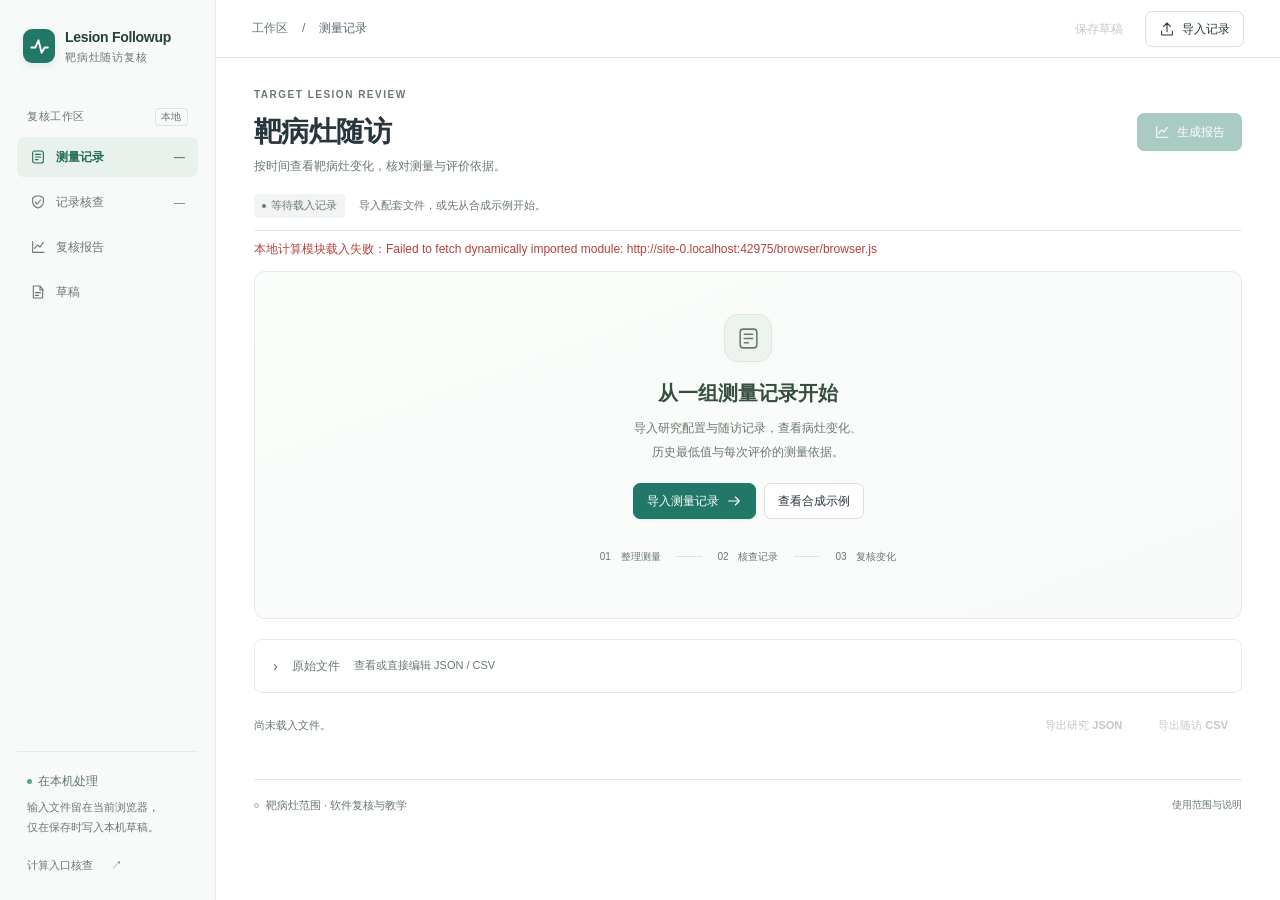
==== browser/index.html @ 182687fe "feat: add offline editing, drafts and printable review workbench" ====
<!doctype html>
<html lang="zh-CN">
<head>
  <meta charset="utf-8">
  <meta name="viewport" content="width=device-width,initial-scale=1">
  <meta http-equiv="Content-Security-Policy" content="default-src 'self'; connect-src 'none'; script-src 'self'; style-src 'self' 'unsafe-inline'; frame-src 'self' about:; object-src 'none'; base-uri 'none'; form-action 'none'">
  <title>靶病灶随访 · 复核工作区</title>
  <link rel="stylesheet" href="workbench.css">
</head>
<body>
  <svg class="icon-library" aria-hidden="true" xmlns="http://www.w3.org/2000/svg"><defs>
    <symbol id="i-records" viewBox="0 0 24 24"><rect x="4" y="3" width="16" height="18" rx="3"/><path d="M8 8h8M8 12h8M8 16h4"/></symbol>
    <symbol id="i-check" viewBox="0 0 24 24"><path d="M9 3h6l5 3v6c0 5-5 8-8 9-3-1-8-4-8-9V6zM8 12l3 3 5-6"/></symbol>
    <symbol id="i-chart" viewBox="0 0 24 24"><path d="M4 4v16h17M7 14l4-5 4 3 5-7"/></symbol>
    <symbol id="i-draft" viewBox="0 0 24 24"><path d="M15 3H5v18h14V8zM15 3v6h5M8 13h8M8 17h5"/></symbol>
    <symbol id="i-upload" viewBox="0 0 24 24"><path d="M12 16V3M7 8l5-5 5 5M4 15v6h16v-6"/></symbol>
    <symbol id="i-arrow" viewBox="0 0 24 24"><path d="M4 12h16M14 6l6 6-6 6"/></symbol>
    <symbol id="i-plus" viewBox="0 0 24 24"><path d="M12 5v14M5 12h14"/></symbol>
    <symbol id="i-cross" viewBox="0 0 24 24"><path d="M6 6l12 12M18 6L6 18"/></symbol>
  </defs></svg>
  <aside class="sidebar">
    <a class="brand" href="#"><span class="brand-mark"><svg viewBox="0 0 24 24" aria-hidden="true"><path d="M4 13h4l3-7 3 12 3-5h3"/></svg></span><span>Lesion Followup<small>靶病灶随访复核</small></span></a>
    <div class="workspace-label">复核工作区 <span>本地</span></div>
    <nav class="workspace-nav" aria-label="工作区导航">
      <button data-view="records" class="active" aria-current="page"><svg><use href="#i-records"/></svg>测量记录<span id="records-badge" class="nav-count">—</span></button>
      <button data-view="quality"><svg><use href="#i-check"/></svg>记录核查<span id="quality-badge" class="nav-count">—</span></button>
      <button data-view="report"><svg><use href="#i-chart"/></svg>复核报告</button>
      <button data-view="draft"><svg><use href="#i-draft"/></svg>草稿</button>
    </nav>
    <div class="sidebar-foot"><div class="local-indicator"><span></span>在本机处理</div><p>输入文件留在当前浏览器，<br>仅在保存时写入本机草稿。</p><a href="smoke.html">计算入口核查 <span>↗</span></a></div>
  </aside>
  <div class="workspace">
    <header class="topbar"><div class="breadcrumb">工作区 <span>/</span> <strong id="view-name">测量记录</strong></div><div class="topbar-actions"><button id="save-draft" class="quiet" disabled>保存草稿</button><button class="secondary" data-open-import><svg><use href="#i-upload"/></svg>导入记录</button></div></header>
    <main>
      <div class="page-heading"><div><div class="eyebrow">TARGET LESION REVIEW</div><h1 id="record-title">靶病灶随访</h1><p class="page-description">按时间查看靶病灶变化，核对测量与评价依据。</p></div><button id="generate-report" class="primary" disabled><svg><use href="#i-chart"/></svg>生成报告</button></div>
      <div class="record-context"><span class="context-status" id="record-state">等待载入记录</span><span id="record-meta">导入配套文件，或先从合成示例开始。</span></div>
      <p id="app-status" class="status" role="status" aria-live="polite">正在准备工作区…</p>
      <section data-panel="records" aria-label="测量记录">
        <div id="welcome" class="welcome"><span class="welcome-icon"><svg><use href="#i-records"/></svg></span><h2>从一组测量记录开始</h2><p>导入研究配置与随访记录，查看病灶变化、<br>历史最低值与每次评价的测量依据。</p><div class="actions"><button class="primary" data-open-import>导入测量记录 <svg><use href="#i-arrow"/></svg></button><button class="secondary" data-use-example>查看合成示例</button></div><div class="welcome-flow"><span>01 <strong>整理测量</strong></span><i></i><span>02 <strong>核查记录</strong></span><i></i><span>03 <strong>复核变化</strong></span></div></div>
        <div id="data-notice" class="data-notice" hidden><span id="data-notice-text"></span><button class="quiet" data-view="quality">查看核查项 <span>→</span></button></div>
        <div id="table-editor"></div>
        <details id="source-details" class="source-card"><summary><span>原始文件</span><small>查看或直接编辑 JSON / CSV</small></summary><div class="source-grid"><label>研究配置 JSON<textarea id="study-source" spellcheck="false" rows="12" placeholder="粘贴研究配置 JSON"></textarea></label><label>随访记录 CSV<textarea id="csv-source" spellcheck="false" rows="12" placeholder="粘贴随访 CSV"></textarea></label></div><div class="actions"><button id="apply-source" class="secondary" disabled>更新表格</button><span class="muted">原文修改后，更新表格即可继续编辑。</span></div></details>
        <div class="record-footer"><p id="input-status" class="muted">尚未载入文件。</p><div class="actions"><button id="export-study" class="quiet" disabled>导出研究 JSON</button><button id="export-csv" class="quiet" disabled>导出随访 CSV</button></div></div>
      </section>
      <section data-panel="quality" hidden aria-label="记录核查"><div class="section-heading"><div><h2>记录核查</h2><p class="muted">先修正记录问题，再确认需要人工判断的观察。</p></div><button id="check-input" class="secondary" disabled>重新检查</button></div><p id="quality-status" class="quality-overview">载入记录后，这里会显示检查结果。</p><div id="quality-items"></div><p class="footnote">格式与结构检查通过，不代表采集可比性或临床有效性已得到确认。</p></section>
      <section data-panel="report" hidden aria-label="复核报告"><div class="section-heading"><div><h2>复核报告</h2><p id="report-status" class="muted">生成报告后，可查看趋势与完整测量依据。</p></div><label class="compact-label">报告语言<select id="language"><option value="zh-CN">中文</option><option value="en">English</option></select></label></div><div id="report-summary"></div><div id="report-empty" class="report-empty"><svg><use href="#i-chart"/></svg><h3>复核报告将在这里呈现</h3><p>完成记录核查后，点击“生成报告”，<br>即可查看总和趋势、单病灶观察与计算依据。</p><button class="secondary" data-view="records">查看测量记录</button></div><div id="report-tools" hidden><div class="report-toolbar"><label class="compact-label">导出格式<select id="report-format"><option value="html">HTML 报告</option><option value="json">JSON 审计记录</option><option value="csv">CSV 审计记录</option><option value="markdown">Markdown</option><option value="svg">总和趋势 SVG</option></select></label><button id="export-report" class="secondary" disabled>导出报告</button><span class="toolbar-divider"></span><button id="print-summary" class="quiet" disabled>摘要打印</button><button id="print-full" class="quiet" disabled>完整证据打印</button><details class="print-download"><summary>下载打印文件</summary><div class="print-options"><label>打印内容<select id="print-mode"><option value="summary">摘要</option><option value="full">完整证据</option></select></label><button id="export-print" class="secondary" disabled>下载 HTML</button></div></details></div><div id="report-overview"></div><details id="report-evidence" class="evidence-disclosure"><summary><span>完整测量与计算依据</span><small>查看逐次随访、原始观察与判定条件</small></summary><iframe id="report-preview" title="靶病灶完整复核报告" sandbox hidden></iframe></details></div></section>
      <section data-panel="draft" hidden aria-label="草稿管理"><div class="section-heading"><div><h2>保留当前进度</h2><p class="muted">保存未完成的记录，下次从这里继续。</p></div></div><div class="draft-grid"><article class="surface draft-card"><span class="card-icon"><svg><use href="#i-draft"/></svg></span><h3>本机草稿</h3><p id="draft-status">正在检查本机草稿…</p><p class="muted">草稿保存在当前浏览器中。刷新或再次打开后，点击恢复即可继续；保存前的修改不会自动写入。</p><div class="actions"><button id="restore-draft" class="secondary" disabled>恢复草稿</button><button id="clear-draft" class="quiet danger" disabled>清除草稿</button></div></article><article class="surface draft-card"><span class="card-icon"><svg><use href="#i-upload"/></svg></span><h3>草稿文件</h3><p class="muted">将当前进度保存为文件，便于备份或在另一台设备上继续复核。</p><button id="export-draft" class="secondary" disabled>导出草稿文件</button><div class="draft-import"><label>选择草稿文件<input id="draft-file" type="file" accept=".json,application/json"></label><button id="import-draft" class="quiet" disabled>载入草稿文件</button></div></article></div><p class="footnote">草稿可以保留尚未通过检查的记录。恢复后仍需核查，才能生成报告。</p></section>
      <footer class="scope-note"><details><summary><span class="scope-dot"></span>靶病灶范围 · 软件复核与教学 <span>使用范围与说明</span></summary><p>本工具仅复核人工测量的 CT 靶病灶，不读取影像、不确定整体疗效，也不提供治疗建议。整体疗效还需结合非靶病灶、新病灶等信息，由专业人员综合评价。本工具未经临床验证，内置示例均为合成数据。</p></details></footer>
    </main>
  </div>
  <dialog id="import-dialog"><div class="dialog-heading"><div><h2>导入测量记录</h2><p>选择同一研究的配置与随访文件。</p></div><button id="close-import" class="icon-button" aria-label="关闭导入窗口"><svg><use href="#i-cross"/></svg></button></div><div class="import-grid"><label class="file-card"><svg><use href="#i-records"/></svg><strong>研究配置</strong><span>基线、靶病灶与采集信息 · JSON</span><input id="study-file" type="file" accept=".json,application/json"></label><label class="file-card"><svg><use href="#i-chart"/></svg><strong>随访记录</strong><span>按时间排列的病灶观察 · CSV</span><input id="csv-file" type="file" accept=".csv,text/csv"></label></div><p class="muted">文件仅在当前浏览器读取，不会上传。</p><div class="dialog-actions"><button id="import-inputs" class="primary" disabled>导入并核查 <svg><use href="#i-arrow"/></svg></button></div><div class="example-option"><div><strong>先了解复核流程</strong><p class="muted">用一份合成示例体验编辑、核查与报告。</p></div><div class="actions"><label class="sr-only" for="template">示例类型</label><select id="template"><option value="multi">多靶病灶示例</option><option value="single">单靶病灶示例</option></select><button id="load-example" class="secondary" disabled>载入示例</button></div></div></dialog>
  <section id="inline-print" hidden><div class="print-controls"><div><h2 id="print-heading">打印预览</h2><p>确认下方内容后，可打印或保存为 PDF。摘要打印仅保留摘要，完整证据仍可在屏幕上查阅。</p></div><div class="actions"><button id="print-page" class="primary">打印 / 保存 PDF</button><button id="close-print" class="secondary">返回报告</button></div></div><div id="print-render"></div></section>
  <script type="module" src="app.mjs"></script>
</body>
</html>
---- browser/workbench.css ----
:root{color-scheme:light;--ink:#26363c;--muted:#69796f;--line:#e5e9eb;--soft:#f7f9fa;--teal:#217866;--teal-soft:#eaf4ef;--red:#b3423e;--amber:#9a6a2b;--shadow:0 2px 8px #1c323908}
*{box-sizing:border-box}body{margin:0;background:#fff;color:var(--ink);font:14px/1.6 -apple-system,BlinkMacSystemFont,"Segoe UI","Microsoft YaHei",sans-serif;-webkit-font-smoothing:antialiased}button,input,select,textarea{font:inherit}button,a,input,select,textarea,summary{-webkit-tap-highlight-color:transparent}button{display:inline-flex;align-items:center;justify-content:center;gap:7px;border:1px solid transparent;border-radius:7px;padding:8px 13px;color:var(--ink);background:none;font-size:12px;font-weight:550;line-height:1.5;cursor:pointer;white-space:nowrap;transition:background .15s,border-color .15s}button:disabled{opacity:.38;cursor:default}button:focus-visible,input:focus-visible,select:focus-visible,textarea:focus-visible,summary:focus-visible,a:focus-visible{outline:3px solid #a3c8bb;outline-offset:2px}button svg,svg.icon{width:16px;height:16px;fill:none;stroke:currentColor;stroke-width:1.6;stroke-linecap:round;stroke-linejoin:round}.primary{color:white;background:var(--teal);border-color:var(--teal);box-shadow:0 1px 2px #1c47331a}.primary:hover:enabled{background:#196452}.secondary{background:white;border-color:#d9e0e2;box-shadow:0 1px 2px #18374105}.secondary:hover:enabled{background:#f6f9f8;border-color:#bacdc5}.quiet{color:#5f7076}.quiet:hover:enabled{background:#eff4f2;color:#263f36}.danger{color:var(--red)}a{color:var(--teal);text-decoration:none}p{margin:0 0 10px}h1,h2,h3{font-weight:620;line-height:1.4;margin:0}h2{font-size:17px}h3{font-size:14px}.muted{color:var(--muted);font-size:12px}.icon-library{position:absolute;width:0;height:0;overflow:hidden}.sidebar{position:fixed;inset:0 auto 0 0;width:216px;padding:25px 17px;background:#f8faf9;border-right:1px solid var(--line);display:flex;flex-direction:column;z-index:5}.brand{display:flex;align-items:center;gap:10px;padding:1px 6px;color:#263f37;font-size:14px;font-weight:650;letter-spacing:-.3px}.brand-mark{background:var(--teal);color:white;width:32px;height:34px;border-radius:9px;display:grid;place-items:center;box-shadow:0 3px 8px #21786620}.brand-mark svg{width:25px;height:25px;fill:none;stroke:currentColor;stroke-width:1.8;stroke-linecap:round;stroke-linejoin:round}.brand small{display:block;font-size:11px;color:#69796f;font-weight:450;letter-spacing:.8px;margin-top:1px}.workspace-label{font-size:11px;color:#69796f;margin:40px 10px 11px;letter-spacing:.6px}.workspace-label>span{float:right;font-size:10px;border:1px solid #dce5df;border-radius:3px;padding:0 5px}.workspace-nav{display:grid;gap:5px}.workspace-nav button{width:100%;justify-content:start;padding:10px 12px;color:#69796f;font-size:12px;font-weight:500;border-radius:7px}.workspace-nav button svg{margin-right:3px;stroke-width:1.65}.workspace-nav button.active{color:#226a55;background:#e9f1ed;font-weight:650}.workspace-nav button:hover{background:#eef3f0}.nav-count{margin-left:auto;font-size:11px;color:#69796f}.nav-count.attention{color:var(--amber);background:#f7eddc;padding:0 5px;border-radius:3px}.sidebar-foot{margin-top:auto;padding:20px 10px 0;border-top:1px solid var(--line)}.sidebar-foot p{font-size:11px;line-height:1.8;color:#69796f;margin:7px 0 15px}.sidebar-foot a{font-size:11px;color:#69796f}.sidebar-foot a span{margin-left:15px}.local-indicator{font-size:12px;color:#5c7668;display:flex;gap:6px;align-items:center}.local-indicator span{width:5px;height:5px;background:#5da57d;border-radius:50%}.workspace{margin-left:216px}.topbar{height:62px;padding:0 36px;border-bottom:1px solid var(--line);display:flex;align-items:center;justify-content:space-between;gap:20px}.breadcrumb{display:flex;gap:14px;color:#69796f;font-size:12px}.breadcrumb span{color:#69796f}.breadcrumb strong{color:#58696e;font-weight:500}.topbar-actions{display:flex;gap:8px;align-items:center}main{max-width:1440px;padding:35px 38px 18px;margin:auto}.page-heading{display:flex;justify-content:space-between;align-items:center;gap:20px}.eyebrow{font-size:10px;color:#69796f;letter-spacing:1.5px;font-weight:600;margin-bottom:9px}h1{font-size:28px;letter-spacing:-.6px;overflow-wrap:anywhere}.page-description{font-size:12px;color:#69796f;margin:8px 0 0}.page-heading>.primary{padding:9px 16px}.record-context{display:flex;gap:14px;align-items:center;margin:22px 0 18px;font-size:11px;color:#69796f;flex-wrap:wrap}.context-status{display:inline-flex;align-items:center;gap:5px;padding:3px 8px;color:#69796f;background:#f1f4f2;border-radius:4px}.context-status:before{content:"";width:4px;height:4px;background:currentColor;border-radius:50%}.context-status.ready{background:#edf5ef;color:#42785e}.context-status.warning{background:#fbf2e7;color:#69796f}.status{font-size:12px;color:#69796f;border-top:1px solid var(--line);padding:11px 0 17px;margin:0;min-height:43px}.status.error{color:var(--red)}.welcome{border:1px solid var(--line);background:linear-gradient(160deg,#fbfdfb,#f7faf8);border-radius:11px;text-align:center;min-height:348px;padding:42px 20px 30px;margin-bottom:20px}.welcome-icon{width:48px;height:48px;display:grid;place-items:center;background:#edf4ef;border:1px solid #dce9df;border-radius:14px;margin:0 auto 17px;color:#69796f;box-shadow:0 3px 6px #1c323905}.welcome-icon svg{width:25px;height:25px;fill:none;stroke:currentColor;stroke-width:1.5;stroke-linecap:round;stroke-linejoin:round}.welcome h2{font-size:20px;color:#364f42}.welcome p{font-size:12px;color:#69796f;line-height:1.95;margin:10px auto 19px}.actions{display:flex;align-items:center;gap:8px;flex-wrap:wrap}.welcome>.actions{justify-content:center}.welcome-flow{display:flex;justify-content:center;align-items:center;gap:16px;font-size:10px;color:#69796f;margin:30px auto 0}.welcome-flow strong{font-weight:450;margin-left:7px;color:#69796f}.welcome-flow i{height:1px;width:25px;background:#dce5df}.surface{border:1px solid var(--line);border-radius:9px;background:white;box-shadow:var(--shadow);margin-bottom:22px}.surface-head,.section-heading{display:flex;justify-content:space-between;align-items:center;gap:16px}.surface-head{padding:17px 20px;border-bottom:1px solid var(--line)}.surface-head h2,.surface-head h3{font-size:14px}.surface-head p{margin:4px 0 0;font-size:12px;color:#69796f}.surface-body{padding:19px 20px}.fields{display:grid;grid-template-columns:repeat(4,1fr);gap:16px}.fields label{font-size:11px;color:#69796f;font-weight:450}.fields input{margin-top:7px;width:100%}input,select,textarea{background:white;border:1px solid #dfe6e2;border-radius:5px;color:#43564b;padding:8px 10px;font-size:12px;max-width:100%;line-height:1.5}select{cursor:pointer}input::placeholder,textarea::placeholder{color:#69796f}textarea{resize:vertical;font:11px/1.7 ui-monospace,SFMono-Regular,Consolas,monospace}label{display:block;font-size:12px;font-weight:500;color:#63776a}label>textarea,label>input[type=file]{display:block;width:100%;margin-top:8px}.table-scroll{width:100%;overflow-x:auto}.table-scroll table{border-collapse:collapse;width:100%;font-size:12px;text-align:left}.table-scroll th{font-size:11px;color:#69796f;font-weight:500;background:#fbfcfb;border-bottom:1px solid var(--line);padding:11px 14px;white-space:nowrap}.table-scroll td{padding:8px 8px;border-bottom:1px solid #edf0ee;vertical-align:middle}.table-scroll tr:last-child td{border-bottom:0}.table-scroll tbody tr:hover{background:#fafcfa}.table-scroll input,.table-scroll select,.table-scroll textarea{display:block;width:100%;min-width:0;box-shadow:none;background:transparent;border-color:transparent;font-size:12px;border-radius:4px;padding:7px 6px;color:#4d6355}.table-scroll textarea{font-family:inherit;min-height:35px;height:35px;resize:vertical;line-height:1.55}.table-scroll input:hover,.table-scroll select:hover,.table-scroll textarea:hover{border-color:#e1e8e1;background:#fff}.table-scroll input:focus,.table-scroll select:focus,.table-scroll textarea:focus{border-color:#8dbaa2;background:white}.table-scroll td button{font-size:11px;padding:5px 8px;color:#69796f}.table-scroll td button:hover{color:var(--red);background:#fdf2f0}.target-table{min-width:580px}.observation-table{min-width:950px;table-layout:fixed}.observation-table th:nth-child(1){width:105px}.observation-table th:nth-child(2){width:114px}.observation-table th:nth-child(3){width:137px}.observation-table th:nth-child(4){width:75px}.observation-table th:nth-child(5){width:128px}.observation-table th:nth-child(6){width:80px}.observation-table th:nth-child(8){width:49px}.table-foot{padding:10px 14px;border-top:1px solid var(--line);display:flex;justify-content:space-between;align-items:center}.table-foot .muted{font-size:11px;margin:0}.table-foot button{font-size:12px}.invalid{border-color:#d27a71!important;background:#fff6f2!important}.data-notice{display:flex;align-items:center;justify-content:space-between;gap:14px;padding:10px 14px;border:1px solid #e8e0ce;background:#fcfaf3;border-radius:6px;margin-bottom:20px;color:#69796f;font-size:12px}.data-notice button{font-size:11px;color:inherit}.source-card{border:1px solid var(--line);border-radius:8px;padding:14px 18px;margin:0 0 15px}.source-card>summary{cursor:pointer;list-style:none;display:flex;gap:14px;align-items:center;font-size:12px;color:#69796f}.source-card>summary:before{content:"›";font-size:15px;color:#69796f}.source-card[open]>summary:before{transform:rotate(90deg)}.source-card>summary small{font-size:11px;color:#69796f;font-weight:400}.source-grid{display:grid;grid-template-columns:1fr 1fr;gap:17px;margin:18px 0 14px}.source-grid textarea{width:100%;background:#fbfcfb}.record-footer{display:flex;justify-content:space-between;align-items:center;gap:15px}.record-footer p{font-size:11px;margin:0}.record-footer button{font-size:11px}.section-heading{margin:8px 0 20px}.section-heading .muted{margin:5px 0 0}.quality-overview{font-size:12px;padding:15px 18px;background:#f8faf8;border:1px solid var(--line);border-radius:8px;margin-bottom:20px;color:#69796f}.quality-grid,.draft-grid{display:grid;grid-template-columns:1fr 1fr;gap:20px}.quality-card{border:1px solid var(--line);border-radius:9px;overflow:hidden}.quality-card>h3{display:flex;align-items:center;justify-content:space-between;font-size:12px;padding:16px 18px;border-bottom:1px solid var(--line)}.quality-card>h3 span{font-size:11px;color:#69796f;background:#f3f6f3;padding:2px 7px;border-radius:4px}.notice-list{list-style:none;padding:0;margin:0}.notice-list li{padding:16px 18px;border-bottom:1px solid var(--line);font-size:12px;overflow-wrap:anywhere}.notice-list li:last-child{border:0}.notice-list li.empty-notice{font-size:12px;color:#69796f;min-height:120px;display:flex;align-items:center;gap:8px}.notice-list li.empty-notice:before{content:"✓";color:#69796f}.notice-heading{font-size:12px;font-weight:600;color:#8c6d40;margin-bottom:6px}.notice-list:not(.hints) .notice-heading{color:#aa6158}.notice-description{font-size:12px;color:#69796f;line-height:1.8}.notice-list details{font-size:11px;color:#69796f;margin-top:8px}.notice-list details>summary{cursor:pointer}.notice-list button{font-size:11px;padding:4px 0;color:var(--teal);margin-top:7px}.footnote{font-size:12px;color:#69796f;margin:20px 0}.compact-label{display:flex;gap:8px;align-items:center;font-size:11px;color:#69796f}.compact-label select{font-size:12px;padding:6px 8px}.report-empty{border:1px dashed #dbe5dd;border-radius:9px;background:#fcfdfc;text-align:center;padding:60px 20px;margin-bottom:30px}.report-empty>svg{width:42px;height:42px;fill:none;stroke:#a5bdae;stroke-width:1.2;stroke-linecap:round;stroke-linejoin:round;margin-bottom:20px}.report-empty h3{font-size:16px;color:#607b69}.report-empty p{font-size:12px;color:#69796f;line-height:1.9;margin:10px 0 20px}.distribution-title{font-size:12px;color:#69796f;margin:0 0 10px}.counts{display:grid;grid-template-columns:repeat(5,1fr);border:1px solid var(--line);border-radius:9px;overflow:hidden;margin-bottom:15px;box-shadow:var(--shadow)}.counts>div{padding:18px 20px;border-right:1px solid var(--line)}.counts>div:last-child{border:0}.counts .response-code{font-size:11px;font-weight:650;letter-spacing:.3px;color:#69796f}.counts small{font-size:11px;color:#69796f;margin-left:6px}.counts strong{display:block;font-size:28px;font-weight:600;color:#405e4a;margin-top:6px;line-height:1.4}.counts strong span{font-size:11px;font-weight:400;color:#69796f;margin-left:6px}.provenance{font-size:11px;color:#69796f;margin:10px 0 20px}.provenance>summary{cursor:pointer}.fingerprint{font:10px/1.7 ui-monospace,Consolas,monospace;overflow-wrap:anywhere;color:#69796f;margin-top:7px}.report-toolbar{display:flex;flex-wrap:wrap;gap:9px;align-items:center;padding:13px 0;border-top:1px solid var(--line);border-bottom:1px solid var(--line);margin-bottom:18px}.report-toolbar button{font-size:12px}.toolbar-divider{width:1px;height:20px;background:var(--line);margin:0 2px}.print-download{position:relative;font-size:11px;margin-left:auto;color:#69796f}.print-download>summary{cursor:pointer}.print-options{position:absolute;right:0;top:30px;min-width:230px;padding:16px;background:white;box-shadow:0 8px 30px #20372a1c;border:1px solid var(--line);border-radius:8px;z-index:4;display:grid;gap:10px}.print-options select{margin-left:10px}iframe{display:block;width:100%;height:790px;border:1px solid var(--line);border-radius:8px;background:#fcfcfa}.draft-card{padding:25px;margin:0}.card-icon{display:grid;place-items:center;width:34px;height:34px;border-radius:9px;border:1px solid #dce7de;background:#f6faf6;color:#69796f;margin-bottom:16px}.card-icon svg{width:18px;height:18px;fill:none;stroke:currentColor;stroke-width:1.5;stroke-linecap:round;stroke-linejoin:round}.draft-card h3{font-size:15px;margin-bottom:12px}.draft-card p{font-size:12px;line-height:1.9;color:#69796f}.draft-card .actions{margin-top:20px}.draft-import{margin-top:20px;padding-top:20px;border-top:1px solid var(--line)}input[type=file]{padding:6px;font-size:11px;color:#69796f}input[type=file]::file-selector-button{background:#eef4ef;color:#69796f;border:0;border-radius:4px;padding:5px 8px;margin-right:10px;font:inherit;cursor:pointer}.scope-note{margin-top:36px;padding-top:17px;border-top:1px solid var(--line);font-size:11px;color:#69796f}.scope-note summary{cursor:pointer;display:flex;align-items:center;gap:7px;list-style:none}.scope-note summary>span:last-child{margin-left:auto;font-size:10px;color:#69796f}.scope-dot{width:5px;height:5px;border:1px solid #99ad9e;border-radius:50%}.scope-note p{line-height:1.9;margin:15px 0 0;max-width:850px;color:#69796f}dialog{border:1px solid #dfe8e2;border-radius:13px;padding:28px;width:min(650px,calc(100% - 32px));box-shadow:0 20px 100px #1d302c24;color:var(--ink)}dialog::backdrop{background:#1e302e42;backdrop-filter:blur(3px)}.dialog-heading{display:flex;justify-content:space-between;align-items:start}.dialog-heading h2{font-size:20px}.dialog-heading p{font-size:12px;color:#69796f;margin:7px 0 0}.icon-button{padding:5px;color:#69796f}.import-grid{display:grid;grid-template-columns:1fr 1fr;gap:16px;margin:25px 0 14px}.file-card{padding:18px 16px;border:1px dashed #ceded2;border-radius:8px;background:#fafcfb}.file-card>svg{width:24px;height:24px;fill:none;stroke:#759b7f;stroke-width:1.4;stroke-linecap:round;stroke-linejoin:round;margin-bottom:13px}.file-card strong{display:block;font-size:13px;font-weight:550;color:#536e59}.file-card>span{display:block;font-size:11px;font-weight:400;color:#69796f;margin:5px 0 14px}.file-card input{padding:3px;width:100%;max-width:100%;border:0;background:transparent;font-size:11px}.dialog-actions{display:flex;justify-content:flex-end;margin:20px 0 25px}.example-option{border-top:1px solid var(--line);padding-top:22px}.example-option strong{font-size:12px;color:#69796f;font-weight:500}.example-option p{font-size:12px;margin:5px 0 14px}.example-option select{font-size:12px}.example-option .actions{justify-content:space-between}.sr-only{position:absolute;width:1px;height:1px;padding:0;margin:-1px;overflow:hidden;clip:rect(0,0,0,0);white-space:nowrap;border:0}#inline-print{margin:30px 30px 30px 245px;padding:24px;background:white;border:1px solid var(--line);border-radius:9px}.print-controls{border-bottom:1px solid var(--line);padding-bottom:18px;margin-bottom:18px;display:flex;justify-content:space-between;align-items:center;gap:20px}.print-controls p{font-size:12px;color:#69796f;line-height:1.8;margin:7px 0 0}.print-controls .actions{flex-shrink:0}[hidden]{display:none!important}
@media(min-width:1550px){main{padding:40px 50px}.observation-table{min-width:100%}}@media(max-width:1050px){.sidebar{width:185px;padding:25px 12px}.workspace{margin-left:185px}.brand{font-size:12px}.brand-mark{width:28px;height:30px}.topbar{padding:0 25px}main{padding:28px 25px}.fields{grid-template-columns:repeat(2,1fr)}.counts>div{padding:14px 12px}.counts small{display:block;margin:3px 0 0}#inline-print{margin-left:205px}.print-controls{display:block}.print-controls .actions{margin-top:12px}}
@media(max-width:700px){.sidebar{position:static;width:100%;padding:14px 16px 0;background:#f8faf9;border:0;border-bottom:1px solid var(--line)}.brand{font-size:13px}.brand-mark{width:28px;height:30px}.brand small{display:none}.workspace-label,.sidebar-foot{display:none}.workspace-nav{display:flex;margin-top:14px;gap:4px}.workspace-nav button{padding:10px 9px;border-radius:5px 5px 0 0;justify-content:center;font-size:11px}.workspace-nav button svg{display:none}.nav-count{font-size:10px;margin-left:0}.workspace{margin:0}.topbar{height:51px;padding:0 16px}.breadcrumb{font-size:11px;gap:9px}.topbar-actions{gap:3px}.topbar-actions button{font-size:11px;padding:6px 9px}.topbar-actions button svg{display:none}main{padding:24px 16px}.page-heading{align-items:start}.page-heading>.primary{font-size:11px;padding:8px 10px}.page-heading>.primary svg{display:none}h1{font-size:23px}.page-description{font-size:12px;max-width:230px;line-height:1.8}.eyebrow{font-size:9px}.record-context{gap:8px;font-size:10px;margin-top:17px}.status{font-size:11px;padding-bottom:14px}.welcome{padding:28px 15px 24px;min-height:315px}.welcome h2{font-size:18px}.welcome-flow{gap:9px}.welcome-flow i{width:15px}.fields{gap:12px}.surface-head{padding:14px}.surface-body{padding:15px 14px}.source-grid,.quality-grid,.draft-grid,.import-grid{grid-template-columns:1fr}.surface-head p{max-width:220px}.surface-head h2,.surface-head h3{font-size:13px}.data-notice{font-size:11px}.record-footer{display:block}.record-footer .actions{justify-content:flex-end;margin-top:8px}.counts{gap:0}.counts>div{padding:10px 7px}.counts strong{font-size:23px}.counts small{font-size:9px}.counts .response-code{font-size:10px}.counts strong span{display:none}.report-toolbar{gap:6px}.report-toolbar .toolbar-divider{display:none}.print-download{margin-left:0}.section-heading h2{font-size:16px}.section-heading{align-items:start}.draft-card{padding:21px}.scope-note{margin-top:27px}.scope-note summary{font-size:10px}.scope-note summary>span:last-child{font-size:9px}dialog{padding:21px}.import-grid{gap:12px;margin:20px 0 14px}.file-card{display:grid;grid-template-columns:30px 1fr;gap:0 8px;padding:14px}.file-card>svg{grid-row:1 / 3;margin:4px 0 0}.file-card>span{margin-bottom:5px}.file-card input{grid-column:2}#inline-print{margin:12px;padding:15px}.print-controls p{font-size:11px}.print-controls h2{font-size:16px}.source-card>summary small{display:none}}
@media print{body>*{display:none!important}#inline-print:not([hidden]){display:block!important}#inline-print>.print-controls{display:none!important}#inline-print{margin:0;padding:0;max-width:none;border:0}}

.baseline-card>summary{cursor:pointer;list-style:none;border-bottom:0}.baseline-card[open]>summary{border-bottom:1px solid var(--line)}.baseline-card>summary>span{font-size:11px;color:#69796f}.baseline-card>summary b{font-size:12px;font-weight:400;margin-left:8px}.baseline-card[open]>summary b{display:inline-block;transform:rotate(180deg)}.editing-note{padding:18px;border:1px solid #e8e0d2;border-radius:7px;background:#fcfaf6;color:#69796f;font-size:12px;margin-bottom:20px}

.review-grid{display:grid;grid-template-columns:minmax(0,3fr) minmax(190px,1fr);gap:18px}.trend-card .surface-head{border:0;padding-bottom:0}.trend-plot{padding:0 8px 8px}.trend-plot svg{display:block;width:100%;height:auto}.unit-tag{font-size:10px;color:#69796f;border:1px solid var(--line);border-radius:4px;padding:2px 6px}.latest-card{padding:18px 20px}.latest-card>p{font-size:11px;margin-bottom:7px}.latest-card h3{font-size:15px;overflow-wrap:anywhere}.latest-date{color:#69796f;font-size:10px!important;margin-top:3px}.latest-size{font-size:29px;font-weight:550;color:#4d7058;margin:12px 0 5px}.latest-size small{font-size:10px;color:#69796f;font-weight:400;margin-left:7px}.latest-response{font-size:10px;color:#69796f;background:#f3f7f3;border-radius:4px;padding:3px 6px}.latest-card dl{font-size:10px;border-top:1px solid var(--line);margin:15px 0 0;padding-top:9px}.latest-card dl>div{display:flex;justify-content:space-between;gap:10px;margin:6px 0}.latest-card dt{color:#69796f}.latest-card dd{margin:0;color:#617d68;overflow-wrap:anywhere}.evidence-disclosure{border:1px solid var(--line);border-radius:8px;overflow:hidden}.evidence-disclosure>summary{display:flex;justify-content:space-between;align-items:center;gap:10px;padding:15px 18px;font-size:12px;color:#69796f;cursor:pointer;list-style:none}.evidence-disclosure>summary:after{content:"⌄";color:#69796f}.evidence-disclosure>summary small{font-size:11px;font-weight:400;color:#69796f;margin-left:auto}.evidence-disclosure iframe{border:0;border-top:1px solid var(--line);border-radius:0}.topbar{height:58px}main{padding-top:29px}.record-context{margin-top:18px;margin-bottom:12px}.status{padding-top:9px;padding-bottom:12px;min-height:37px}.page-description{margin-top:6px}@media(max-width:900px){.review-grid{grid-template-columns:1fr}.latest-card{display:none}.evidence-disclosure>summary small{display:none}}@media(min-width:1550px){main{padding-top:32px}}
@page{size:A4;margin:12mm}
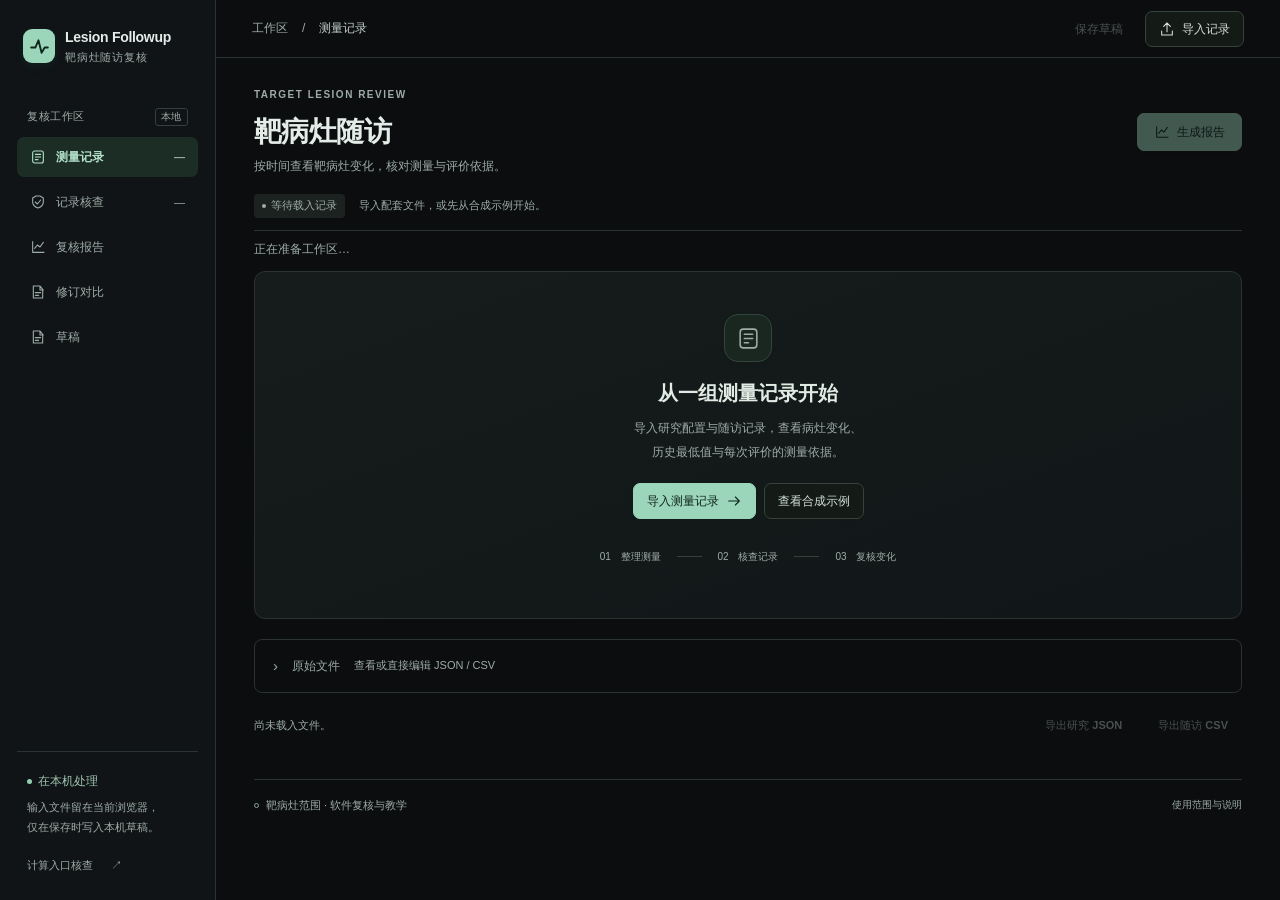
==== commit 927acaf4: "feat: add browser revision review and portable sessions" ====
--- a/browser/index.html
+++ b/browser/index.html
@@ -25,6 +25,7 @@
       <button data-view="records" class="active" aria-current="page"><svg><use href="#i-records"/></svg>测量记录<span id="records-badge" class="nav-count">—</span></button>
       <button data-view="quality"><svg><use href="#i-check"/></svg>记录核查<span id="quality-badge" class="nav-count">—</span></button>
       <button data-view="report"><svg><use href="#i-chart"/></svg>复核报告</button>
+      <button data-view="compare"><svg><use href="#i-draft"/></svg>修订对比</button>
       <button data-view="draft"><svg><use href="#i-draft"/></svg>草稿</button>
     </nav>
     <div class="sidebar-foot"><div class="local-indicator"><span></span>在本机处理</div><p>输入文件留在当前浏览器，<br>仅在保存时写入本机草稿。</p><a href="smoke.html">计算入口核查 <span>↗</span></a></div>
@@ -44,11 +45,19 @@
       </section>
       <section data-panel="quality" hidden aria-label="记录核查"><div class="section-heading"><div><h2>记录核查</h2><p class="muted">先修正记录问题，再确认需要人工判断的观察。</p></div><button id="check-input" class="secondary" disabled>重新检查</button></div><p id="quality-status" class="quality-overview">载入记录后，这里会显示检查结果。</p><div id="quality-items"></div><p class="footnote">格式与结构检查通过，不代表采集可比性或临床有效性已得到确认。</p></section>
       <section data-panel="report" hidden aria-label="复核报告"><div class="section-heading"><div><h2>复核报告</h2><p id="report-status" class="muted">生成报告后，可查看趋势与完整测量依据。</p></div><label class="compact-label">报告语言<select id="language"><option value="zh-CN">中文</option><option value="en">English</option></select></label></div><div id="report-summary"></div><div id="report-empty" class="report-empty"><svg><use href="#i-chart"/></svg><h3>复核报告将在这里呈现</h3><p>完成记录核查后，点击“生成报告”，<br>即可查看总和趋势、单病灶观察与计算依据。</p><button class="secondary" data-view="records">查看测量记录</button></div><div id="report-tools" hidden><div class="report-toolbar"><label class="compact-label">导出格式<select id="report-format"><option value="html">HTML 报告</option><option value="json">JSON 审计记录</option><option value="csv">CSV 审计记录</option><option value="markdown">Markdown</option><option value="svg">总和趋势 SVG</option></select></label><button id="export-report" class="secondary" disabled>导出报告</button><span class="toolbar-divider"></span><button id="print-summary" class="quiet" disabled>摘要打印</button><button id="print-full" class="quiet" disabled>完整证据打印</button><details class="print-download"><summary>下载打印文件</summary><div class="print-options"><label>打印内容<select id="print-mode"><option value="summary">摘要</option><option value="full">完整证据</option></select></label><button id="export-print" class="secondary" disabled>下载 HTML</button></div></details></div><div id="report-overview"></div><details id="report-evidence" class="evidence-disclosure"><summary><span>完整测量与计算依据</span><small>查看逐次随访、原始观察与判定条件</small></summary><iframe id="report-preview" title="靶病灶完整复核报告" sandbox hidden></iframe></details></div></section>
-      <section data-panel="draft" hidden aria-label="草稿管理"><div class="section-heading"><div><h2>保留当前进度</h2><p class="muted">保存未完成的记录，下次从这里继续。</p></div></div><div class="draft-grid"><article class="surface draft-card"><span class="card-icon"><svg><use href="#i-draft"/></svg></span><h3>本机草稿</h3><p id="draft-status">正在检查本机草稿…</p><p class="muted">草稿保存在当前浏览器中。刷新或再次打开后，点击恢复即可继续；保存前的修改不会自动写入。</p><div class="actions"><button id="restore-draft" class="secondary" disabled>恢复草稿</button><button id="clear-draft" class="quiet danger" disabled>清除草稿</button></div></article><article class="surface draft-card"><span class="card-icon"><svg><use href="#i-upload"/></svg></span><h3>草稿文件</h3><p class="muted">将当前进度保存为文件，便于备份或在另一台设备上继续复核。</p><button id="export-draft" class="secondary" disabled>导出草稿文件</button><div class="draft-import"><label>选择草稿文件<input id="draft-file" type="file" accept=".json,application/json"></label><button id="import-draft" class="quiet" disabled>载入草稿文件</button></div></article></div><p class="footnote">草稿可以保留尚未通过检查的记录。恢复后仍需核查，才能生成报告。</p></section>
+      <section data-panel="compare" hidden aria-label="修订对比">
+        <div class="section-heading"><div><h2>查看修订带来的变化</h2><p class="muted">以固定的对照版本，复核当前记录的测量改动与后续影响。</p></div><button id="compare-current" class="primary" disabled>比较当前记录</button></div>
+        <div class="surface snapshot-card"><div><span class="eyebrow">REFERENCE VERSION</span><h3 id="baseline-title">尚未设置对照版本</h3><p id="baseline-status" class="muted">载入记录后，可将当前输入设为对照，再继续编辑。</p></div><div class="actions"><button id="capture-baseline" class="secondary" disabled>设为对照版本</button><button id="clear-baseline" class="quiet" disabled>清除对照</button></div></div>
+        <p id="comparison-status" class="quality-overview" role="status" aria-live="polite">设置对照版本后，这里会显示修订影响。</p>
+        <div id="comparison-output" hidden><div id="comparison-summary"></div><div class="report-toolbar"><label class="compact-label">对比格式<select id="comparison-format"><option value="html">HTML 对比报告</option><option value="json">JSON 对比记录</option><option value="markdown">Markdown</option></select></label><button id="export-comparison" class="secondary" disabled>导出对比</button></div><div id="comparison-details"></div></div>
+        <article class="surface session-card"><div><h3>保留这次复核</h3><p class="muted">将对照版本与当前记录一起保存为会话文件，下次载入后继续复核。</p><p class="muted">会话保留原始输入与语言，恢复后重新计算。完整性摘要用于核对内容，不证明文件来源。</p></div><div class="actions"><button id="export-session" class="secondary" disabled>导出复核会话</button><label class="session-picker">选择会话文件<input id="session-file" type="file" accept=".json,application/json"></label><button id="import-session" class="quiet" disabled>载入复核会话</button></div></article>
+        <p class="footnote">仅比较同一研究、同一基线及靶病灶配置的两版输入。修改记录后，需重新比较；输入原文的变化与医学判定的变化分别展示。</p>
+      </section>
+      <section data-panel="draft" hidden aria-label="草稿管理"><div class="section-heading"><div><h2>保留当前进度</h2><p class="muted">保存未完成的记录，下次从这里继续。</p></div></div><div class="draft-grid"><article class="surface draft-card"><span class="card-icon"><svg><use href="#i-draft"/></svg></span><h3>本机草稿</h3><p id="draft-status">正在检查本机草稿…</p><p class="muted">草稿保存在当前浏览器中。刷新或再次打开后，点击恢复即可继续；保存前的修改不会自动写入。</p><div class="actions"><button id="restore-draft" class="secondary" disabled>恢复草稿</button><button id="clear-draft" class="quiet danger" disabled>清除草稿</button></div></article><article class="surface draft-card"><span class="card-icon"><svg><use href="#i-upload"/></svg></span><h3>草稿文件</h3><p class="muted">将当前进度保存为文件，便于备份或在另一台设备上继续复核。</p><button id="export-draft" class="secondary" disabled>导出草稿文件</button><div class="draft-import"><label>选择草稿文件<input id="draft-file" type="file" accept=".json,application/json"></label><button id="import-draft" class="quiet" disabled>载入草稿文件</button></div></article></div><p class="footnote">草稿可以保留尚未通过检查的当前记录。对照版本需从“修订对比”导出复核会话，一并保存。恢复后仍需核查，才能生成报告。</p></section>
       <footer class="scope-note"><details><summary><span class="scope-dot"></span>靶病灶范围 · 软件复核与教学 <span>使用范围与说明</span></summary><p>本工具仅复核人工测量的 CT 靶病灶，不读取影像、不确定整体疗效，也不提供治疗建议。整体疗效还需结合非靶病灶、新病灶等信息，由专业人员综合评价。本工具未经临床验证，内置示例均为合成数据。</p></details></footer>
     </main>
   </div>
-  <dialog id="import-dialog"><div class="dialog-heading"><div><h2>导入测量记录</h2><p>选择同一研究的配置与随访文件。</p></div><button id="close-import" class="icon-button" aria-label="关闭导入窗口"><svg><use href="#i-cross"/></svg></button></div><div class="import-grid"><label class="file-card"><svg><use href="#i-records"/></svg><strong>研究配置</strong><span>基线、靶病灶与采集信息 · JSON</span><input id="study-file" type="file" accept=".json,application/json"></label><label class="file-card"><svg><use href="#i-chart"/></svg><strong>随访记录</strong><span>按时间排列的病灶观察 · CSV</span><input id="csv-file" type="file" accept=".csv,text/csv"></label></div><p class="muted">文件仅在当前浏览器读取，不会上传。</p><div class="dialog-actions"><button id="import-inputs" class="primary" disabled>导入并核查 <svg><use href="#i-arrow"/></svg></button></div><div class="example-option"><div><strong>先了解复核流程</strong><p class="muted">用一份合成示例体验编辑、核查与报告。</p></div><div class="actions"><label class="sr-only" for="template">示例类型</label><select id="template"><option value="multi">多靶病灶示例</option><option value="single">单靶病灶示例</option></select><button id="load-example" class="secondary" disabled>载入示例</button></div></div></dialog>
+  <dialog id="import-dialog"><div class="dialog-heading"><div><h2>导入测量记录</h2><p>选择同一研究的配置与随访文件。</p></div><button id="close-import" class="icon-button" aria-label="关闭导入窗口"><svg><use href="#i-cross"/></svg></button></div><div class="import-grid"><label class="file-card"><svg><use href="#i-records"/></svg><strong>研究配置</strong><span>基线、靶病灶与采集信息 · JSON</span><input id="study-file" type="file" accept=".json,application/json"></label><label class="file-card"><svg><use href="#i-chart"/></svg><strong>随访记录</strong><span>按时间排列的病灶观察 · CSV</span><input id="csv-file" type="file" accept=".csv,text/csv"></label></div><p class="muted">文件仅在当前浏览器读取，不会上传。</p><div class="dialog-actions"><button id="import-inputs" class="primary" disabled>导入并核查 <svg><use href="#i-arrow"/></svg></button></div><div class="example-option"><div><strong>先了解复核流程</strong><p class="muted">用一份合成示例体验编辑、核查与报告。</p></div><div class="actions"><label class="sr-only" for="template">示例类型</label><select id="template"><option value="multi">多靶随访</option><option value="missing">缺测记录</option><option value="technique">采集标识变化</option><option value="revised">修订影响（含对照版本）</option><option value="single">单靶入门模板</option></select><button id="load-example" class="secondary" disabled>载入示例</button></div></div></dialog>
   <section id="inline-print" hidden><div class="print-controls"><div><h2 id="print-heading">打印预览</h2><p>确认下方内容后，可打印或保存为 PDF。摘要打印仅保留摘要，完整证据仍可在屏幕上查阅。</p></div><div class="actions"><button id="print-page" class="primary">打印 / 保存 PDF</button><button id="close-print" class="secondary">返回报告</button></div></div><div id="print-render"></div></section>
   <script type="module" src="app.mjs"></script>
 </body>
--- a/browser/workbench.css
+++ b/browser/workbench.css
@@ -1,10 +1,18 @@
-:root{color-scheme:light;--ink:#26363c;--muted:#69796f;--line:#e5e9eb;--soft:#f7f9fa;--teal:#217866;--teal-soft:#eaf4ef;--red:#b3423e;--amber:#9a6a2b;--shadow:0 2px 8px #1c323908}
-*{box-sizing:border-box}body{margin:0;background:#fff;color:var(--ink);font:14px/1.6 -apple-system,BlinkMacSystemFont,"Segoe UI","Microsoft YaHei",sans-serif;-webkit-font-smoothing:antialiased}button,input,select,textarea{font:inherit}button,a,input,select,textarea,summary{-webkit-tap-highlight-color:transparent}button{display:inline-flex;align-items:center;justify-content:center;gap:7px;border:1px solid transparent;border-radius:7px;padding:8px 13px;color:var(--ink);background:none;font-size:12px;font-weight:550;line-height:1.5;cursor:pointer;white-space:nowrap;transition:background .15s,border-color .15s}button:disabled{opacity:.38;cursor:default}button:focus-visible,input:focus-visible,select:focus-visible,textarea:focus-visible,summary:focus-visible,a:focus-visible{outline:3px solid #a3c8bb;outline-offset:2px}button svg,svg.icon{width:16px;height:16px;fill:none;stroke:currentColor;stroke-width:1.6;stroke-linecap:round;stroke-linejoin:round}.primary{color:white;background:var(--teal);border-color:var(--teal);box-shadow:0 1px 2px #1c47331a}.primary:hover:enabled{background:#196452}.secondary{background:white;border-color:#d9e0e2;box-shadow:0 1px 2px #18374105}.secondary:hover:enabled{background:#f6f9f8;border-color:#bacdc5}.quiet{color:#5f7076}.quiet:hover:enabled{background:#eff4f2;color:#263f36}.danger{color:var(--red)}a{color:var(--teal);text-decoration:none}p{margin:0 0 10px}h1,h2,h3{font-weight:620;line-height:1.4;margin:0}h2{font-size:17px}h3{font-size:14px}.muted{color:var(--muted);font-size:12px}.icon-library{position:absolute;width:0;height:0;overflow:hidden}.sidebar{position:fixed;inset:0 auto 0 0;width:216px;padding:25px 17px;background:#f8faf9;border-right:1px solid var(--line);display:flex;flex-direction:column;z-index:5}.brand{display:flex;align-items:center;gap:10px;padding:1px 6px;color:#263f37;font-size:14px;font-weight:650;letter-spacing:-.3px}.brand-mark{background:var(--teal);color:white;width:32px;height:34px;border-radius:9px;display:grid;place-items:center;box-shadow:0 3px 8px #21786620}.brand-mark svg{width:25px;height:25px;fill:none;stroke:currentColor;stroke-width:1.8;stroke-linecap:round;stroke-linejoin:round}.brand small{display:block;font-size:11px;color:#69796f;font-weight:450;letter-spacing:.8px;margin-top:1px}.workspace-label{font-size:11px;color:#69796f;margin:40px 10px 11px;letter-spacing:.6px}.workspace-label>span{float:right;font-size:10px;border:1px solid #dce5df;border-radius:3px;padding:0 5px}.workspace-nav{display:grid;gap:5px}.workspace-nav button{width:100%;justify-content:start;padding:10px 12px;color:#69796f;font-size:12px;font-weight:500;border-radius:7px}.workspace-nav button svg{margin-right:3px;stroke-width:1.65}.workspace-nav button.active{color:#226a55;background:#e9f1ed;font-weight:650}.workspace-nav button:hover{background:#eef3f0}.nav-count{margin-left:auto;font-size:11px;color:#69796f}.nav-count.attention{color:var(--amber);background:#f7eddc;padding:0 5px;border-radius:3px}.sidebar-foot{margin-top:auto;padding:20px 10px 0;border-top:1px solid var(--line)}.sidebar-foot p{font-size:11px;line-height:1.8;color:#69796f;margin:7px 0 15px}.sidebar-foot a{font-size:11px;color:#69796f}.sidebar-foot a span{margin-left:15px}.local-indicator{font-size:12px;color:#5c7668;display:flex;gap:6px;align-items:center}.local-indicator span{width:5px;height:5px;background:#5da57d;border-radius:50%}.workspace{margin-left:216px}.topbar{height:62px;padding:0 36px;border-bottom:1px solid var(--line);display:flex;align-items:center;justify-content:space-between;gap:20px}.breadcrumb{display:flex;gap:14px;color:#69796f;font-size:12px}.breadcrumb span{color:#69796f}.breadcrumb strong{color:#58696e;font-weight:500}.topbar-actions{display:flex;gap:8px;align-items:center}main{max-width:1440px;padding:35px 38px 18px;margin:auto}.page-heading{display:flex;justify-content:space-between;align-items:center;gap:20px}.eyebrow{font-size:10px;color:#69796f;letter-spacing:1.5px;font-weight:600;margin-bottom:9px}h1{font-size:28px;letter-spacing:-.6px;overflow-wrap:anywhere}.page-description{font-size:12px;color:#69796f;margin:8px 0 0}.page-heading>.primary{padding:9px 16px}.record-context{display:flex;gap:14px;align-items:center;margin:22px 0 18px;font-size:11px;color:#69796f;flex-wrap:wrap}.context-status{display:inline-flex;align-items:center;gap:5px;padding:3px 8px;color:#69796f;background:#f1f4f2;border-radius:4px}.context-status:before{content:"";width:4px;height:4px;background:currentColor;border-radius:50%}.context-status.ready{background:#edf5ef;color:#42785e}.context-status.warning{background:#fbf2e7;color:#69796f}.status{font-size:12px;color:#69796f;border-top:1px solid var(--line);padding:11px 0 17px;margin:0;min-height:43px}.status.error{color:var(--red)}.welcome{border:1px solid var(--line);background:linear-gradient(160deg,#fbfdfb,#f7faf8);border-radius:11px;text-align:center;min-height:348px;padding:42px 20px 30px;margin-bottom:20px}.welcome-icon{width:48px;height:48px;display:grid;place-items:center;background:#edf4ef;border:1px solid #dce9df;border-radius:14px;margin:0 auto 17px;color:#69796f;box-shadow:0 3px 6px #1c323905}.welcome-icon svg{width:25px;height:25px;fill:none;stroke:currentColor;stroke-width:1.5;stroke-linecap:round;stroke-linejoin:round}.welcome h2{font-size:20px;color:#364f42}.welcome p{font-size:12px;color:#69796f;line-height:1.95;margin:10px auto 19px}.actions{display:flex;align-items:center;gap:8px;flex-wrap:wrap}.welcome>.actions{justify-content:center}.welcome-flow{display:flex;justify-content:center;align-items:center;gap:16px;font-size:10px;color:#69796f;margin:30px auto 0}.welcome-flow strong{font-weight:450;margin-left:7px;color:#69796f}.welcome-flow i{height:1px;width:25px;background:#dce5df}.surface{border:1px solid var(--line);border-radius:9px;background:white;box-shadow:var(--shadow);margin-bottom:22px}.surface-head,.section-heading{display:flex;justify-content:space-between;align-items:center;gap:16px}.surface-head{padding:17px 20px;border-bottom:1px solid var(--line)}.surface-head h2,.surface-head h3{font-size:14px}.surface-head p{margin:4px 0 0;font-size:12px;color:#69796f}.surface-body{padding:19px 20px}.fields{display:grid;grid-template-columns:repeat(4,1fr);gap:16px}.fields label{font-size:11px;color:#69796f;font-weight:450}.fields input{margin-top:7px;width:100%}input,select,textarea{background:white;border:1px solid #dfe6e2;border-radius:5px;color:#43564b;padding:8px 10px;font-size:12px;max-width:100%;line-height:1.5}select{cursor:pointer}input::placeholder,textarea::placeholder{color:#69796f}textarea{resize:vertical;font:11px/1.7 ui-monospace,SFMono-Regular,Consolas,monospace}label{display:block;font-size:12px;font-weight:500;color:#63776a}label>textarea,label>input[type=file]{display:block;width:100%;margin-top:8px}.table-scroll{width:100%;overflow-x:auto}.table-scroll table{border-collapse:collapse;width:100%;font-size:12px;text-align:left}.table-scroll th{font-size:11px;color:#69796f;font-weight:500;background:#fbfcfb;border-bottom:1px solid var(--line);padding:11px 14px;white-space:nowrap}.table-scroll td{padding:8px 8px;border-bottom:1px solid #edf0ee;vertical-align:middle}.table-scroll tr:last-child td{border-bottom:0}.table-scroll tbody tr:hover{background:#fafcfa}.table-scroll input,.table-scroll select,.table-scroll textarea{display:block;width:100%;min-width:0;box-shadow:none;background:transparent;border-color:transparent;font-size:12px;border-radius:4px;padding:7px 6px;color:#4d6355}.table-scroll textarea{font-family:inherit;min-height:35px;height:35px;resize:vertical;line-height:1.55}.table-scroll input:hover,.table-scroll select:hover,.table-scroll textarea:hover{border-color:#e1e8e1;background:#fff}.table-scroll input:focus,.table-scroll select:focus,.table-scroll textarea:focus{border-color:#8dbaa2;background:white}.table-scroll td button{font-size:11px;padding:5px 8px;color:#69796f}.table-scroll td button:hover{color:var(--red);background:#fdf2f0}.target-table{min-width:580px}.observation-table{min-width:950px;table-layout:fixed}.observation-table th:nth-child(1){width:105px}.observation-table th:nth-child(2){width:114px}.observation-table th:nth-child(3){width:137px}.observation-table th:nth-child(4){width:75px}.observation-table th:nth-child(5){width:128px}.observation-table th:nth-child(6){width:80px}.observation-table th:nth-child(8){width:49px}.table-foot{padding:10px 14px;border-top:1px solid var(--line);display:flex;justify-content:space-between;align-items:center}.table-foot .muted{font-size:11px;margin:0}.table-foot button{font-size:12px}.invalid{border-color:#d27a71!important;background:#fff6f2!important}.data-notice{display:flex;align-items:center;justify-content:space-between;gap:14px;padding:10px 14px;border:1px solid #e8e0ce;background:#fcfaf3;border-radius:6px;margin-bottom:20px;color:#69796f;font-size:12px}.data-notice button{font-size:11px;color:inherit}.source-card{border:1px solid var(--line);border-radius:8px;padding:14px 18px;margin:0 0 15px}.source-card>summary{cursor:pointer;list-style:none;display:flex;gap:14px;align-items:center;font-size:12px;color:#69796f}.source-card>summary:before{content:"›";font-size:15px;color:#69796f}.source-card[open]>summary:before{transform:rotate(90deg)}.source-card>summary small{font-size:11px;color:#69796f;font-weight:400}.source-grid{display:grid;grid-template-columns:1fr 1fr;gap:17px;margin:18px 0 14px}.source-grid textarea{width:100%;background:#fbfcfb}.record-footer{display:flex;justify-content:space-between;align-items:center;gap:15px}.record-footer p{font-size:11px;margin:0}.record-footer button{font-size:11px}.section-heading{margin:8px 0 20px}.section-heading .muted{margin:5px 0 0}.quality-overview{font-size:12px;padding:15px 18px;background:#f8faf8;border:1px solid var(--line);border-radius:8px;margin-bottom:20px;color:#69796f}.quality-grid,.draft-grid{display:grid;grid-template-columns:1fr 1fr;gap:20px}.quality-card{border:1px solid var(--line);border-radius:9px;overflow:hidden}.quality-card>h3{display:flex;align-items:center;justify-content:space-between;font-size:12px;padding:16px 18px;border-bottom:1px solid var(--line)}.quality-card>h3 span{font-size:11px;color:#69796f;background:#f3f6f3;padding:2px 7px;border-radius:4px}.notice-list{list-style:none;padding:0;margin:0}.notice-list li{padding:16px 18px;border-bottom:1px solid var(--line);font-size:12px;overflow-wrap:anywhere}.notice-list li:last-child{border:0}.notice-list li.empty-notice{font-size:12px;color:#69796f;min-height:120px;display:flex;align-items:center;gap:8px}.notice-list li.empty-notice:before{content:"✓";color:#69796f}.notice-heading{font-size:12px;font-weight:600;color:#8c6d40;margin-bottom:6px}.notice-list:not(.hints) .notice-heading{color:#aa6158}.notice-description{font-size:12px;color:#69796f;line-height:1.8}.notice-list details{font-size:11px;color:#69796f;margin-top:8px}.notice-list details>summary{cursor:pointer}.notice-list button{font-size:11px;padding:4px 0;color:var(--teal);margin-top:7px}.footnote{font-size:12px;color:#69796f;margin:20px 0}.compact-label{display:flex;gap:8px;align-items:center;font-size:11px;color:#69796f}.compact-label select{font-size:12px;padding:6px 8px}.report-empty{border:1px dashed #dbe5dd;border-radius:9px;background:#fcfdfc;text-align:center;padding:60px 20px;margin-bottom:30px}.report-empty>svg{width:42px;height:42px;fill:none;stroke:#a5bdae;stroke-width:1.2;stroke-linecap:round;stroke-linejoin:round;margin-bottom:20px}.report-empty h3{font-size:16px;color:#607b69}.report-empty p{font-size:12px;color:#69796f;line-height:1.9;margin:10px 0 20px}.distribution-title{font-size:12px;color:#69796f;margin:0 0 10px}.counts{display:grid;grid-template-columns:repeat(5,1fr);border:1px solid var(--line);border-radius:9px;overflow:hidden;margin-bottom:15px;box-shadow:var(--shadow)}.counts>div{padding:18px 20px;border-right:1px solid var(--line)}.counts>div:last-child{border:0}.counts .response-code{font-size:11px;font-weight:650;letter-spacing:.3px;color:#69796f}.counts small{font-size:11px;color:#69796f;margin-left:6px}.counts strong{display:block;font-size:28px;font-weight:600;color:#405e4a;margin-top:6px;line-height:1.4}.counts strong span{font-size:11px;font-weight:400;color:#69796f;margin-left:6px}.provenance{font-size:11px;color:#69796f;margin:10px 0 20px}.provenance>summary{cursor:pointer}.fingerprint{font:10px/1.7 ui-monospace,Consolas,monospace;overflow-wrap:anywhere;color:#69796f;margin-top:7px}.report-toolbar{display:flex;flex-wrap:wrap;gap:9px;align-items:center;padding:13px 0;border-top:1px solid var(--line);border-bottom:1px solid var(--line);margin-bottom:18px}.report-toolbar button{font-size:12px}.toolbar-divider{width:1px;height:20px;background:var(--line);margin:0 2px}.print-download{position:relative;font-size:11px;margin-left:auto;color:#69796f}.print-download>summary{cursor:pointer}.print-options{position:absolute;right:0;top:30px;min-width:230px;padding:16px;background:white;box-shadow:0 8px 30px #20372a1c;border:1px solid var(--line);border-radius:8px;z-index:4;display:grid;gap:10px}.print-options select{margin-left:10px}iframe{display:block;width:100%;height:790px;border:1px solid var(--line);border-radius:8px;background:#fcfcfa}.draft-card{padding:25px;margin:0}.card-icon{display:grid;place-items:center;width:34px;height:34px;border-radius:9px;border:1px solid #dce7de;background:#f6faf6;color:#69796f;margin-bottom:16px}.card-icon svg{width:18px;height:18px;fill:none;stroke:currentColor;stroke-width:1.5;stroke-linecap:round;stroke-linejoin:round}.draft-card h3{font-size:15px;margin-bottom:12px}.draft-card p{font-size:12px;line-height:1.9;color:#69796f}.draft-card .actions{margin-top:20px}.draft-import{margin-top:20px;padding-top:20px;border-top:1px solid var(--line)}input[type=file]{padding:6px;font-size:11px;color:#69796f}input[type=file]::file-selector-button{background:#eef4ef;color:#69796f;border:0;border-radius:4px;padding:5px 8px;margin-right:10px;font:inherit;cursor:pointer}.scope-note{margin-top:36px;padding-top:17px;border-top:1px solid var(--line);font-size:11px;color:#69796f}.scope-note summary{cursor:pointer;display:flex;align-items:center;gap:7px;list-style:none}.scope-note summary>span:last-child{margin-left:auto;font-size:10px;color:#69796f}.scope-dot{width:5px;height:5px;border:1px solid #99ad9e;border-radius:50%}.scope-note p{line-height:1.9;margin:15px 0 0;max-width:850px;color:#69796f}dialog{border:1px solid #dfe8e2;border-radius:13px;padding:28px;width:min(650px,calc(100% - 32px));box-shadow:0 20px 100px #1d302c24;color:var(--ink)}dialog::backdrop{background:#1e302e42;backdrop-filter:blur(3px)}.dialog-heading{display:flex;justify-content:space-between;align-items:start}.dialog-heading h2{font-size:20px}.dialog-heading p{font-size:12px;color:#69796f;margin:7px 0 0}.icon-button{padding:5px;color:#69796f}.import-grid{display:grid;grid-template-columns:1fr 1fr;gap:16px;margin:25px 0 14px}.file-card{padding:18px 16px;border:1px dashed #ceded2;border-radius:8px;background:#fafcfb}.file-card>svg{width:24px;height:24px;fill:none;stroke:#759b7f;stroke-width:1.4;stroke-linecap:round;stroke-linejoin:round;margin-bottom:13px}.file-card strong{display:block;font-size:13px;font-weight:550;color:#536e59}.file-card>span{display:block;font-size:11px;font-weight:400;color:#69796f;margin:5px 0 14px}.file-card input{padding:3px;width:100%;max-width:100%;border:0;background:transparent;font-size:11px}.dialog-actions{display:flex;justify-content:flex-end;margin:20px 0 25px}.example-option{border-top:1px solid var(--line);padding-top:22px}.example-option strong{font-size:12px;color:#69796f;font-weight:500}.example-option p{font-size:12px;margin:5px 0 14px}.example-option select{font-size:12px}.example-option .actions{justify-content:space-between}.sr-only{position:absolute;width:1px;height:1px;padding:0;margin:-1px;overflow:hidden;clip:rect(0,0,0,0);white-space:nowrap;border:0}#inline-print{margin:30px 30px 30px 245px;padding:24px;background:white;border:1px solid var(--line);border-radius:9px}.print-controls{border-bottom:1px solid var(--line);padding-bottom:18px;margin-bottom:18px;display:flex;justify-content:space-between;align-items:center;gap:20px}.print-controls p{font-size:12px;color:#69796f;line-height:1.8;margin:7px 0 0}.print-controls .actions{flex-shrink:0}[hidden]{display:none!important}
+:root{color-scheme:dark;--ink:#e4ece8;--muted:#9eaca6;--line:#2a3330;--soft:#171c1f;--teal:#9bd5ba;--teal-soft:#182a22;--red:#f09d94;--amber:#e2bc80;--shadow:0 2px 8px #00000012}
+*{box-sizing:border-box}body{margin:0;background:#0b0d0f;color:var(--ink);font:14px/1.6 -apple-system,BlinkMacSystemFont,"Segoe UI","Microsoft YaHei",sans-serif;-webkit-font-smoothing:antialiased}button,input,select,textarea{font:inherit}button,a,input,select,textarea,summary{-webkit-tap-highlight-color:transparent}button{display:inline-flex;align-items:center;justify-content:center;gap:7px;border:1px solid transparent;border-radius:7px;padding:8px 13px;color:var(--ink);background:none;font-size:12px;font-weight:550;line-height:1.5;cursor:pointer;white-space:nowrap;transition:background .15s,border-color .15s}button:disabled{opacity:.38;cursor:default}button:focus-visible,input:focus-visible,select:focus-visible,textarea:focus-visible,summary:focus-visible,a:focus-visible{outline:3px solid #91bba6;outline-offset:2px}button svg,svg.icon{width:16px;height:16px;fill:none;stroke:currentColor;stroke-width:1.6;stroke-linecap:round;stroke-linejoin:round}.primary{color:white;background:var(--teal);border-color:var(--teal);box-shadow:0 1px 2px #1c47331a}.primary:hover:enabled{background:#b5e7d0}.secondary{background:#141b17;border-color:#35433b;box-shadow:0 1px 2px #00000010}.secondary:hover:enabled{background:#1a2420;border-color:#536c5c}.quiet{color:#b0beb7}.quiet:hover:enabled{background:#1b2821;color:#e4ece8}.danger{color:var(--red)}a{color:var(--teal);text-decoration:none}p{margin:0 0 10px}h1,h2,h3{font-weight:620;line-height:1.4;margin:0}h2{font-size:17px}h3{font-size:14px}.muted{color:var(--muted);font-size:12px}.icon-library{position:absolute;width:0;height:0;overflow:hidden}.sidebar{position:fixed;inset:0 auto 0 0;width:216px;padding:25px 17px;background:#101416;border-right:1px solid var(--line);display:flex;flex-direction:column;z-index:5}.brand{display:flex;align-items:center;gap:10px;padding:1px 6px;color:#e4ece8;font-size:14px;font-weight:650;letter-spacing:-.3px}.brand-mark{background:var(--teal);color:white;width:32px;height:34px;border-radius:9px;display:grid;place-items:center;box-shadow:0 3px 8px #21786620}.brand-mark svg{width:25px;height:25px;fill:none;stroke:currentColor;stroke-width:1.8;stroke-linecap:round;stroke-linejoin:round}.brand small{display:block;font-size:11px;color:#9eaca6;font-weight:450;letter-spacing:.8px;margin-top:1px}.workspace-label{font-size:11px;color:#9eaca6;margin:40px 10px 11px;letter-spacing:.6px}.workspace-label>span{float:right;font-size:10px;border:1px solid #344039;border-radius:3px;padding:0 5px}.workspace-nav{display:grid;gap:5px}.workspace-nav button{width:100%;justify-content:start;padding:10px 12px;color:#9eaca6;font-size:12px;font-weight:500;border-radius:7px}.workspace-nav button svg{margin-right:3px;stroke-width:1.65}.workspace-nav button.active{color:#b2e1cb;background:#1c2d26;font-weight:650}.workspace-nav button:hover{background:#1a2320}.nav-count{margin-left:auto;font-size:11px;color:#9eaca6}.nav-count.attention{color:var(--amber);background:#312819;padding:0 5px;border-radius:3px}.sidebar-foot{margin-top:auto;padding:20px 10px 0;border-top:1px solid var(--line)}.sidebar-foot p{font-size:11px;line-height:1.8;color:#9eaca6;margin:7px 0 15px}.sidebar-foot a{font-size:11px;color:#9eaca6}.sidebar-foot a span{margin-left:15px}.local-indicator{font-size:12px;color:#a0c6b0;display:flex;gap:6px;align-items:center}.local-indicator span{width:5px;height:5px;background:#93cfaf;border-radius:50%}.workspace{margin-left:216px}.topbar{height:62px;padding:0 36px;border-bottom:1px solid var(--line);display:flex;align-items:center;justify-content:space-between;gap:20px}.breadcrumb{display:flex;gap:14px;color:#9eaca6;font-size:12px}.breadcrumb span{color:#9eaca6}.breadcrumb strong{color:#c4d1ca;font-weight:500}.topbar-actions{display:flex;gap:8px;align-items:center}main{max-width:1440px;padding:35px 38px 18px;margin:auto}.page-heading{display:flex;justify-content:space-between;align-items:center;gap:20px}.eyebrow{font-size:10px;color:#9eaca6;letter-spacing:1.5px;font-weight:600;margin-bottom:9px}h1{font-size:28px;letter-spacing:-.6px;overflow-wrap:anywhere}.page-description{font-size:12px;color:#9eaca6;margin:8px 0 0}.page-heading>.primary{padding:9px 16px}.record-context{display:flex;gap:14px;align-items:center;margin:22px 0 18px;font-size:11px;color:#9eaca6;flex-wrap:wrap}.context-status{display:inline-flex;align-items:center;gap:5px;padding:3px 8px;color:#9eaca6;background:#1b2220;border-radius:4px}.context-status:before{content:"";width:4px;height:4px;background:currentColor;border-radius:50%}.context-status.ready{background:#1a2b21;color:#a3d1b7}.context-status.warning{background:#2b241b;color:#9eaca6}.status{font-size:12px;color:#9eaca6;border-top:1px solid var(--line);padding:11px 0 17px;margin:0;min-height:43px}.status.error{color:var(--red)}.welcome{border:1px solid var(--line);background:linear-gradient(160deg,#151c1b,#111718);border-radius:11px;text-align:center;min-height:348px;padding:42px 20px 30px;margin-bottom:20px}.welcome-icon{width:48px;height:48px;display:grid;place-items:center;background:#1a2721;border:1px solid #30463a;border-radius:14px;margin:0 auto 17px;color:#9eaca6;box-shadow:0 3px 6px #1c323905}.welcome-icon svg{width:25px;height:25px;fill:none;stroke:currentColor;stroke-width:1.5;stroke-linecap:round;stroke-linejoin:round}.welcome h2{font-size:20px;color:#e0ebe4}.welcome p{font-size:12px;color:#9eaca6;line-height:1.95;margin:10px auto 19px}.actions{display:flex;align-items:center;gap:8px;flex-wrap:wrap}.welcome>.actions{justify-content:center}.welcome-flow{display:flex;justify-content:center;align-items:center;gap:16px;font-size:10px;color:#9eaca6;margin:30px auto 0}.welcome-flow strong{font-weight:450;margin-left:7px;color:#9eaca6}.welcome-flow i{height:1px;width:25px;background:#344039}.surface{border:1px solid var(--line);border-radius:9px;background:#141b17;box-shadow:var(--shadow);margin-bottom:22px}.surface-head,.section-heading{display:flex;justify-content:space-between;align-items:center;gap:16px}.surface-head{padding:17px 20px;border-bottom:1px solid var(--line)}.surface-head h2,.surface-head h3{font-size:14px}.surface-head p{margin:4px 0 0;font-size:12px;color:#9eaca6}.surface-body{padding:19px 20px}.fields{display:grid;grid-template-columns:repeat(4,1fr);gap:16px}.fields label{font-size:11px;color:#9eaca6;font-weight:450}.fields input{margin-top:7px;width:100%}input,select,textarea{background:#141b17;border:1px solid #34443a;border-radius:5px;color:#d0dcd5;padding:8px 10px;font-size:12px;max-width:100%;line-height:1.5}select{cursor:pointer}input::placeholder,textarea::placeholder{color:#9eaca6}textarea{resize:vertical;font:11px/1.7 ui-monospace,SFMono-Regular,Consolas,monospace}label{display:block;font-size:12px;font-weight:500;color:#a4b7ab}label>textarea,label>input[type=file]{display:block;width:100%;margin-top:8px}.table-scroll{width:100%;overflow-x:auto}.table-scroll table{border-collapse:collapse;width:100%;font-size:12px;text-align:left}.table-scroll th{font-size:11px;color:#9eaca6;font-weight:500;background:#171e1b;border-bottom:1px solid var(--line);padding:11px 14px;white-space:nowrap}.table-scroll td{padding:8px 8px;border-bottom:1px solid #242e29;vertical-align:middle}.table-scroll tr:last-child td{border-bottom:0}.table-scroll tbody tr:hover{background:#1a2420}.table-scroll input,.table-scroll select,.table-scroll textarea{display:block;width:100%;min-width:0;box-shadow:none;background:transparent;border-color:transparent;font-size:12px;border-radius:4px;padding:7px 6px;color:#cfddd5}.table-scroll textarea{font-family:inherit;min-height:35px;height:35px;resize:vertical;line-height:1.55}.table-scroll input:hover,.table-scroll select:hover,.table-scroll textarea:hover{border-color:#3b4b42;background:#0b0d0f}.table-scroll input:focus,.table-scroll select:focus,.table-scroll textarea:focus{border-color:#88bca0;background:#141b17}.table-scroll td button{font-size:11px;padding:5px 8px;color:#9eaca6}.table-scroll td button:hover{color:var(--red);background:#352320}.target-table{min-width:580px}.observation-table{min-width:950px;table-layout:fixed}.observation-table th:nth-child(1){width:105px}.observation-table th:nth-child(2){width:114px}.observation-table th:nth-child(3){width:137px}.observation-table th:nth-child(4){width:75px}.observation-table th:nth-child(5){width:128px}.observation-table th:nth-child(6){width:80px}.observation-table th:nth-child(8){width:49px}.table-foot{padding:10px 14px;border-top:1px solid var(--line);display:flex;justify-content:space-between;align-items:center}.table-foot .muted{font-size:11px;margin:0}.table-foot button{font-size:12px}.invalid{border-color:#f4b2a8!important;background:#31231d!important}.data-notice{display:flex;align-items:center;justify-content:space-between;gap:14px;padding:10px 14px;border:1px solid #4b402d;background:#241f18;border-radius:6px;margin-bottom:20px;color:#9eaca6;font-size:12px}.data-notice button{font-size:11px;color:inherit}.source-card{border:1px solid var(--line);border-radius:8px;padding:14px 18px;margin:0 0 15px}.source-card>summary{cursor:pointer;list-style:none;display:flex;gap:14px;align-items:center;font-size:12px;color:#9eaca6}.source-card>summary:before{content:"›";font-size:15px;color:#9eaca6}.source-card[open]>summary:before{transform:rotate(90deg)}.source-card>summary small{font-size:11px;color:#9eaca6;font-weight:400}.source-grid{display:grid;grid-template-columns:1fr 1fr;gap:17px;margin:18px 0 14px}.source-grid textarea{width:100%;background:#171e1b}.record-footer{display:flex;justify-content:space-between;align-items:center;gap:15px}.record-footer p{font-size:11px;margin:0}.record-footer button{font-size:11px}.section-heading{margin:8px 0 20px}.section-heading .muted{margin:5px 0 0}.quality-overview{font-size:12px;padding:15px 18px;background:#141c18;border:1px solid var(--line);border-radius:8px;margin-bottom:20px;color:#9eaca6}.quality-grid,.draft-grid{display:grid;grid-template-columns:1fr 1fr;gap:20px}.quality-card{border:1px solid var(--line);border-radius:9px;overflow:hidden}.quality-card>h3{display:flex;align-items:center;justify-content:space-between;font-size:12px;padding:16px 18px;border-bottom:1px solid var(--line)}.quality-card>h3 span{font-size:11px;color:#9eaca6;background:#222d26;padding:2px 7px;border-radius:4px}.notice-list{list-style:none;padding:0;margin:0}.notice-list li{padding:16px 18px;border-bottom:1px solid var(--line);font-size:12px;overflow-wrap:anywhere}.notice-list li:last-child{border:0}.notice-list li.empty-notice{font-size:12px;color:#9eaca6;min-height:120px;display:flex;align-items:center;gap:8px}.notice-list li.empty-notice:before{content:"✓";color:#9eaca6}.notice-heading{font-size:12px;font-weight:600;color:#e5c18b;margin-bottom:6px}.notice-list:not(.hints) .notice-heading{color:#f0a79c}.notice-description{font-size:12px;color:#9eaca6;line-height:1.8}.notice-list details{font-size:11px;color:#9eaca6;margin-top:8px}.notice-list details>summary{cursor:pointer}.notice-list button{font-size:11px;padding:4px 0;color:var(--teal);margin-top:7px}.footnote{font-size:12px;color:#9eaca6;margin:20px 0}.compact-label{display:flex;gap:8px;align-items:center;font-size:11px;color:#9eaca6}.compact-label select{font-size:12px;padding:6px 8px}.report-empty{border:1px dashed #34473a;border-radius:9px;background:#111815;text-align:center;padding:60px 20px;margin-bottom:30px}.report-empty>svg{width:42px;height:42px;fill:none;stroke:#88a795;stroke-width:1.2;stroke-linecap:round;stroke-linejoin:round;margin-bottom:20px}.report-empty h3{font-size:16px;color:#c7dbcd}.report-empty p{font-size:12px;color:#9eaca6;line-height:1.9;margin:10px 0 20px}.distribution-title{font-size:12px;color:#9eaca6;margin:0 0 10px}.counts{display:grid;grid-template-columns:repeat(5,1fr);border:1px solid var(--line);border-radius:9px;overflow:hidden;margin-bottom:15px;box-shadow:var(--shadow)}.counts>div{padding:18px 20px;border-right:1px solid var(--line)}.counts>div:last-child{border:0}.counts .response-code{font-size:11px;font-weight:650;letter-spacing:.3px;color:#9eaca6}.counts small{font-size:11px;color:#9eaca6;margin-left:6px}.counts strong{display:block;font-size:28px;font-weight:600;color:#d8e9de;margin-top:6px;line-height:1.4}.counts strong span{font-size:11px;font-weight:400;color:#9eaca6;margin-left:6px}.provenance{font-size:11px;color:#9eaca6;margin:10px 0 20px}.provenance>summary{cursor:pointer}.fingerprint{font:10px/1.7 ui-monospace,Consolas,monospace;overflow-wrap:anywhere;color:#9eaca6;margin-top:7px}.report-toolbar{display:flex;flex-wrap:wrap;gap:9px;align-items:center;padding:13px 0;border-top:1px solid var(--line);border-bottom:1px solid var(--line);margin-bottom:18px}.report-toolbar button{font-size:12px}.toolbar-divider{width:1px;height:20px;background:var(--line);margin:0 2px}.print-download{position:relative;font-size:11px;margin-left:auto;color:#9eaca6}.print-download>summary{cursor:pointer}.print-options{position:absolute;right:0;top:30px;min-width:230px;padding:16px;background:#141b17;box-shadow:0 8px 30px #00000050;border:1px solid var(--line);border-radius:8px;z-index:4;display:grid;gap:10px}.print-options select{margin-left:10px}iframe{display:block;width:100%;height:790px;border:1px solid var(--line);border-radius:8px;background:#151b17}.draft-card{padding:25px;margin:0}.card-icon{display:grid;place-items:center;width:34px;height:34px;border-radius:9px;border:1px solid #34473a;background:#1a241d;color:#9eaca6;margin-bottom:16px}.card-icon svg{width:18px;height:18px;fill:none;stroke:currentColor;stroke-width:1.5;stroke-linecap:round;stroke-linejoin:round}.draft-card h3{font-size:15px;margin-bottom:12px}.draft-card p{font-size:12px;line-height:1.9;color:#9eaca6}.draft-card .actions{margin-top:20px}.draft-import{margin-top:20px;padding-top:20px;border-top:1px solid var(--line)}input[type=file]{padding:6px;font-size:11px;color:#9eaca6}input[type=file]::file-selector-button{background:#233227;color:#9eaca6;border:0;border-radius:4px;padding:5px 8px;margin-right:10px;font:inherit;cursor:pointer}.scope-note{margin-top:36px;padding-top:17px;border-top:1px solid var(--line);font-size:11px;color:#9eaca6}.scope-note summary{cursor:pointer;display:flex;align-items:center;gap:7px;list-style:none}.scope-note summary>span:last-child{margin-left:auto;font-size:10px;color:#9eaca6}.scope-dot{width:5px;height:5px;border:1px solid #88a795;border-radius:50%}.scope-note p{line-height:1.9;margin:15px 0 0;max-width:850px;color:#9eaca6}dialog{border:1px solid #34473a;border-radius:13px;padding:28px;width:min(650px,calc(100% - 32px));box-shadow:0 20px 100px #00000066;color:var(--ink)}dialog::backdrop{background:#00000099;backdrop-filter:blur(3px)}.dialog-heading{display:flex;justify-content:space-between;align-items:start}.dialog-heading h2{font-size:20px}.dialog-heading p{font-size:12px;color:#9eaca6;margin:7px 0 0}.icon-button{padding:5px;color:#9eaca6}.import-grid{display:grid;grid-template-columns:1fr 1fr;gap:16px;margin:25px 0 14px}.file-card{padding:18px 16px;border:1px dashed #445c4a;border-radius:8px;background:#161e19}.file-card>svg{width:24px;height:24px;fill:none;stroke:#9bc6a7;stroke-width:1.4;stroke-linecap:round;stroke-linejoin:round;margin-bottom:13px}.file-card strong{display:block;font-size:13px;font-weight:550;color:#ccded0}.file-card>span{display:block;font-size:11px;font-weight:400;color:#9eaca6;margin:5px 0 14px}.file-card input{padding:3px;width:100%;max-width:100%;border:0;background:transparent;font-size:11px}.dialog-actions{display:flex;justify-content:flex-end;margin:20px 0 25px}.example-option{border-top:1px solid var(--line);padding-top:22px}.example-option strong{font-size:12px;color:#9eaca6;font-weight:500}.example-option p{font-size:12px;margin:5px 0 14px}.example-option select{font-size:12px}.example-option .actions{justify-content:space-between}.sr-only{position:absolute;width:1px;height:1px;padding:0;margin:-1px;overflow:hidden;clip:rect(0,0,0,0);white-space:nowrap;border:0}#inline-print{margin:30px 30px 30px 245px;padding:24px;background:#141b17;border:1px solid var(--line);border-radius:9px}.print-controls{border-bottom:1px solid var(--line);padding-bottom:18px;margin-bottom:18px;display:flex;justify-content:space-between;align-items:center;gap:20px}.print-controls p{font-size:12px;color:#9eaca6;line-height:1.8;margin:7px 0 0}.print-controls .actions{flex-shrink:0}[hidden]{display:none!important}
 @media(min-width:1550px){main{padding:40px 50px}.observation-table{min-width:100%}}@media(max-width:1050px){.sidebar{width:185px;padding:25px 12px}.workspace{margin-left:185px}.brand{font-size:12px}.brand-mark{width:28px;height:30px}.topbar{padding:0 25px}main{padding:28px 25px}.fields{grid-template-columns:repeat(2,1fr)}.counts>div{padding:14px 12px}.counts small{display:block;margin:3px 0 0}#inline-print{margin-left:205px}.print-controls{display:block}.print-controls .actions{margin-top:12px}}
-@media(max-width:700px){.sidebar{position:static;width:100%;padding:14px 16px 0;background:#f8faf9;border:0;border-bottom:1px solid var(--line)}.brand{font-size:13px}.brand-mark{width:28px;height:30px}.brand small{display:none}.workspace-label,.sidebar-foot{display:none}.workspace-nav{display:flex;margin-top:14px;gap:4px}.workspace-nav button{padding:10px 9px;border-radius:5px 5px 0 0;justify-content:center;font-size:11px}.workspace-nav button svg{display:none}.nav-count{font-size:10px;margin-left:0}.workspace{margin:0}.topbar{height:51px;padding:0 16px}.breadcrumb{font-size:11px;gap:9px}.topbar-actions{gap:3px}.topbar-actions button{font-size:11px;padding:6px 9px}.topbar-actions button svg{display:none}main{padding:24px 16px}.page-heading{align-items:start}.page-heading>.primary{font-size:11px;padding:8px 10px}.page-heading>.primary svg{display:none}h1{font-size:23px}.page-description{font-size:12px;max-width:230px;line-height:1.8}.eyebrow{font-size:9px}.record-context{gap:8px;font-size:10px;margin-top:17px}.status{font-size:11px;padding-bottom:14px}.welcome{padding:28px 15px 24px;min-height:315px}.welcome h2{font-size:18px}.welcome-flow{gap:9px}.welcome-flow i{width:15px}.fields{gap:12px}.surface-head{padding:14px}.surface-body{padding:15px 14px}.source-grid,.quality-grid,.draft-grid,.import-grid{grid-template-columns:1fr}.surface-head p{max-width:220px}.surface-head h2,.surface-head h3{font-size:13px}.data-notice{font-size:11px}.record-footer{display:block}.record-footer .actions{justify-content:flex-end;margin-top:8px}.counts{gap:0}.counts>div{padding:10px 7px}.counts strong{font-size:23px}.counts small{font-size:9px}.counts .response-code{font-size:10px}.counts strong span{display:none}.report-toolbar{gap:6px}.report-toolbar .toolbar-divider{display:none}.print-download{margin-left:0}.section-heading h2{font-size:16px}.section-heading{align-items:start}.draft-card{padding:21px}.scope-note{margin-top:27px}.scope-note summary{font-size:10px}.scope-note summary>span:last-child{font-size:9px}dialog{padding:21px}.import-grid{gap:12px;margin:20px 0 14px}.file-card{display:grid;grid-template-columns:30px 1fr;gap:0 8px;padding:14px}.file-card>svg{grid-row:1 / 3;margin:4px 0 0}.file-card>span{margin-bottom:5px}.file-card input{grid-column:2}#inline-print{margin:12px;padding:15px}.print-controls p{font-size:11px}.print-controls h2{font-size:16px}.source-card>summary small{display:none}}
+@media(max-width:700px){.sidebar{position:static;width:100%;padding:14px 16px 0;background:#101416;border:0;border-bottom:1px solid var(--line)}.brand{font-size:13px}.brand-mark{width:28px;height:30px}.brand small{display:none}.workspace-label,.sidebar-foot{display:none}.workspace-nav{display:flex;margin-top:14px;gap:4px}.workspace-nav button{padding:10px 9px;border-radius:5px 5px 0 0;justify-content:center;font-size:11px}.workspace-nav button svg{display:none}.nav-count{font-size:10px;margin-left:0}.workspace{margin:0}.topbar{height:51px;padding:0 16px}.breadcrumb{font-size:11px;gap:9px}.topbar-actions{gap:3px}.topbar-actions button{font-size:11px;padding:6px 9px}.topbar-actions button svg{display:none}main{padding:24px 16px}.page-heading{align-items:start}.page-heading>.primary{font-size:11px;padding:8px 10px}.page-heading>.primary svg{display:none}h1{font-size:23px}.page-description{font-size:12px;max-width:230px;line-height:1.8}.eyebrow{font-size:9px}.record-context{gap:8px;font-size:10px;margin-top:17px}.status{font-size:11px;padding-bottom:14px}.welcome{padding:28px 15px 24px;min-height:315px}.welcome h2{font-size:18px}.welcome-flow{gap:9px}.welcome-flow i{width:15px}.fields{gap:12px}.surface-head{padding:14px}.surface-body{padding:15px 14px}.source-grid,.quality-grid,.draft-grid,.import-grid{grid-template-columns:1fr}.surface-head p{max-width:220px}.surface-head h2,.surface-head h3{font-size:13px}.data-notice{font-size:11px}.record-footer{display:block}.record-footer .actions{justify-content:flex-end;margin-top:8px}.counts{gap:0}.counts>div{padding:10px 7px}.counts strong{font-size:23px}.counts small{font-size:9px}.counts .response-code{font-size:10px}.counts strong span{display:none}.report-toolbar{gap:6px}.report-toolbar .toolbar-divider{display:none}.print-download{margin-left:0}.section-heading h2{font-size:16px}.section-heading{align-items:start}.draft-card{padding:21px}.scope-note{margin-top:27px}.scope-note summary{font-size:10px}.scope-note summary>span:last-child{font-size:9px}dialog{padding:21px}.import-grid{gap:12px;margin:20px 0 14px}.file-card{display:grid;grid-template-columns:30px 1fr;gap:0 8px;padding:14px}.file-card>svg{grid-row:1 / 3;margin:4px 0 0}.file-card>span{margin-bottom:5px}.file-card input{grid-column:2}#inline-print{margin:12px;padding:15px}.print-controls p{font-size:11px}.print-controls h2{font-size:16px}.source-card>summary small{display:none}}
 @media print{body>*{display:none!important}#inline-print:not([hidden]){display:block!important}#inline-print>.print-controls{display:none!important}#inline-print{margin:0;padding:0;max-width:none;border:0}}
 
-.baseline-card>summary{cursor:pointer;list-style:none;border-bottom:0}.baseline-card[open]>summary{border-bottom:1px solid var(--line)}.baseline-card>summary>span{font-size:11px;color:#69796f}.baseline-card>summary b{font-size:12px;font-weight:400;margin-left:8px}.baseline-card[open]>summary b{display:inline-block;transform:rotate(180deg)}.editing-note{padding:18px;border:1px solid #e8e0d2;border-radius:7px;background:#fcfaf6;color:#69796f;font-size:12px;margin-bottom:20px}
+.baseline-card>summary{cursor:pointer;list-style:none;border-bottom:0}.baseline-card[open]>summary{border-bottom:1px solid var(--line)}.baseline-card>summary>span{font-size:11px;color:#9eaca6}.baseline-card>summary b{font-size:12px;font-weight:400;margin-left:8px}.baseline-card[open]>summary b{display:inline-block;transform:rotate(180deg)}.editing-note{padding:18px;border:1px solid #4b402d;border-radius:7px;background:#241f18;color:#9eaca6;font-size:12px;margin-bottom:20px}
 
-.review-grid{display:grid;grid-template-columns:minmax(0,3fr) minmax(190px,1fr);gap:18px}.trend-card .surface-head{border:0;padding-bottom:0}.trend-plot{padding:0 8px 8px}.trend-plot svg{display:block;width:100%;height:auto}.unit-tag{font-size:10px;color:#69796f;border:1px solid var(--line);border-radius:4px;padding:2px 6px}.latest-card{padding:18px 20px}.latest-card>p{font-size:11px;margin-bottom:7px}.latest-card h3{font-size:15px;overflow-wrap:anywhere}.latest-date{color:#69796f;font-size:10px!important;margin-top:3px}.latest-size{font-size:29px;font-weight:550;color:#4d7058;margin:12px 0 5px}.latest-size small{font-size:10px;color:#69796f;font-weight:400;margin-left:7px}.latest-response{font-size:10px;color:#69796f;background:#f3f7f3;border-radius:4px;padding:3px 6px}.latest-card dl{font-size:10px;border-top:1px solid var(--line);margin:15px 0 0;padding-top:9px}.latest-card dl>div{display:flex;justify-content:space-between;gap:10px;margin:6px 0}.latest-card dt{color:#69796f}.latest-card dd{margin:0;color:#617d68;overflow-wrap:anywhere}.evidence-disclosure{border:1px solid var(--line);border-radius:8px;overflow:hidden}.evidence-disclosure>summary{display:flex;justify-content:space-between;align-items:center;gap:10px;padding:15px 18px;font-size:12px;color:#69796f;cursor:pointer;list-style:none}.evidence-disclosure>summary:after{content:"⌄";color:#69796f}.evidence-disclosure>summary small{font-size:11px;font-weight:400;color:#69796f;margin-left:auto}.evidence-disclosure iframe{border:0;border-top:1px solid var(--line);border-radius:0}.topbar{height:58px}main{padding-top:29px}.record-context{margin-top:18px;margin-bottom:12px}.status{padding-top:9px;padding-bottom:12px;min-height:37px}.page-description{margin-top:6px}@media(max-width:900px){.review-grid{grid-template-columns:1fr}.latest-card{display:none}.evidence-disclosure>summary small{display:none}}@media(min-width:1550px){main{padding-top:32px}}
+.review-grid{display:grid;grid-template-columns:minmax(0,3fr) minmax(190px,1fr);gap:18px}.trend-card .surface-head{border:0;padding-bottom:0}.trend-plot{padding:0 8px 8px}.trend-plot svg{display:block;width:100%;height:auto}.unit-tag{font-size:10px;color:#9eaca6;border:1px solid var(--line);border-radius:4px;padding:2px 6px}.latest-card{padding:18px 20px}.latest-card>p{font-size:11px;margin-bottom:7px}.latest-card h3{font-size:15px;overflow-wrap:anywhere}.latest-date{color:#9eaca6;font-size:10px!important;margin-top:3px}.latest-size{font-size:29px;font-weight:550;color:#c8e4d0;margin:12px 0 5px}.latest-size small{font-size:10px;color:#9eaca6;font-weight:400;margin-left:7px}.latest-response{font-size:10px;color:#9eaca6;background:#1d2a21;border-radius:4px;padding:3px 6px}.latest-card dl{font-size:10px;border-top:1px solid var(--line);margin:15px 0 0;padding-top:9px}.latest-card dl>div{display:flex;justify-content:space-between;gap:10px;margin:6px 0}.latest-card dt{color:#9eaca6}.latest-card dd{margin:0;color:#bad0c0;overflow-wrap:anywhere}.evidence-disclosure{border:1px solid var(--line);border-radius:8px;overflow:hidden}.evidence-disclosure>summary{display:flex;justify-content:space-between;align-items:center;gap:10px;padding:15px 18px;font-size:12px;color:#9eaca6;cursor:pointer;list-style:none}.evidence-disclosure>summary:after{content:"⌄";color:#9eaca6}.evidence-disclosure>summary small{font-size:11px;font-weight:400;color:#9eaca6;margin-left:auto}.evidence-disclosure iframe{border:0;border-top:1px solid var(--line);border-radius:0}.topbar{height:58px}main{padding-top:29px}.record-context{margin-top:18px;margin-bottom:12px}.status{padding-top:9px;padding-bottom:12px;min-height:37px}.page-description{margin-top:6px}@media(max-width:900px){.review-grid{grid-template-columns:1fr}.latest-card{display:none}.evidence-disclosure>summary small{display:none}}@media(min-width:1550px){main{padding-top:32px}}
 @page{size:A4;margin:12mm}
+
+.primary,.brand-mark{color:#10261a}.secondary{color:#d3e0d7}.primary:hover:enabled{color:#10261a}
+.snapshot-card{display:flex;justify-content:space-between;align-items:center;gap:20px;padding:22px 24px}.snapshot-card h3{font-size:17px;margin:5px 0 9px}.snapshot-card p{margin:0;max-width:620px}.snapshot-card .eyebrow{display:block;font-size:9px;letter-spacing:1.3px}
+.session-card{margin-top:28px;padding:22px 24px;display:grid;gap:18px}.session-card h3{font-size:16px;margin-bottom:7px}.session-card p{margin:5px 0}.session-picker{display:flex;align-items:center;gap:10px;font-size:11px;color:var(--muted)}.session-picker input{width:220px;font-size:11px;margin:0}.session-card .actions{gap:12px}
+.comparison-metrics{display:grid;grid-template-columns:repeat(2,minmax(0,1fr));gap:16px}.comparison-metrics>div{display:flex;align-items:baseline;gap:13px;padding:20px 24px;border:1px solid var(--line);border-radius:9px;background:#131b17}.comparison-metrics strong{font-size:32px;font-weight:550;color:#d5eadc}.comparison-metrics span{color:var(--muted);font-size:12px}.comparison-table{table-layout:fixed;min-width:570px}.comparison-table th,.comparison-table td{white-space:normal;overflow-wrap:anywhere;line-height:1.9}.comparison-table th:first-child{width:125px}.comparison-table td{padding:15px 18px}.comparison-table th{padding:12px 18px}#comparison-status{white-space:pre-line;overflow-wrap:anywhere}
+@media screen{.trend-plot [fill="#fffdf9"]{fill:transparent}.trend-plot [fill="#68717c"],.trend-plot [fill="#485366"]{fill:#a6b6ad}.trend-plot [fill="#374357"]{fill:#cedcd2}.trend-plot [stroke="#456778"]{stroke:#92b6ab}.trend-plot [stroke="#7c8390"],.trend-plot [stroke="#b1b7ba"],.trend-plot [stroke="#d9dfe0"]{stroke:#4c5f54}.trend-plot [fill="#247b68"]{fill:#97d8b6}.trend-plot [fill="#b5473e"]{fill:#f4aaa0}.trend-plot [fill="#34748a"]{fill:#94c7df}.trend-plot [fill="#6f4fa0"]{fill:#c3ace9}.trend-plot [fill="#787b83"]{fill:#a9b2ad}}
+@media(max-width:700px){.workspace-nav{overflow-x:auto}.workspace-nav button{flex:0 0 auto}.snapshot-card{align-items:start;flex-direction:column;padding:19px}.session-card{padding:19px}.session-picker{display:block}.session-picker input{display:block;width:100%;margin-top:7px}.comparison-metrics{gap:10px}.comparison-metrics>div{padding:15px;display:block}.comparison-metrics strong{display:block;font-size:27px}.comparison-metrics span{font-size:11px}}
+@media print{html,body{color-scheme:light;background:white;color:#263348}#inline-print{background:white;color:#263348}}
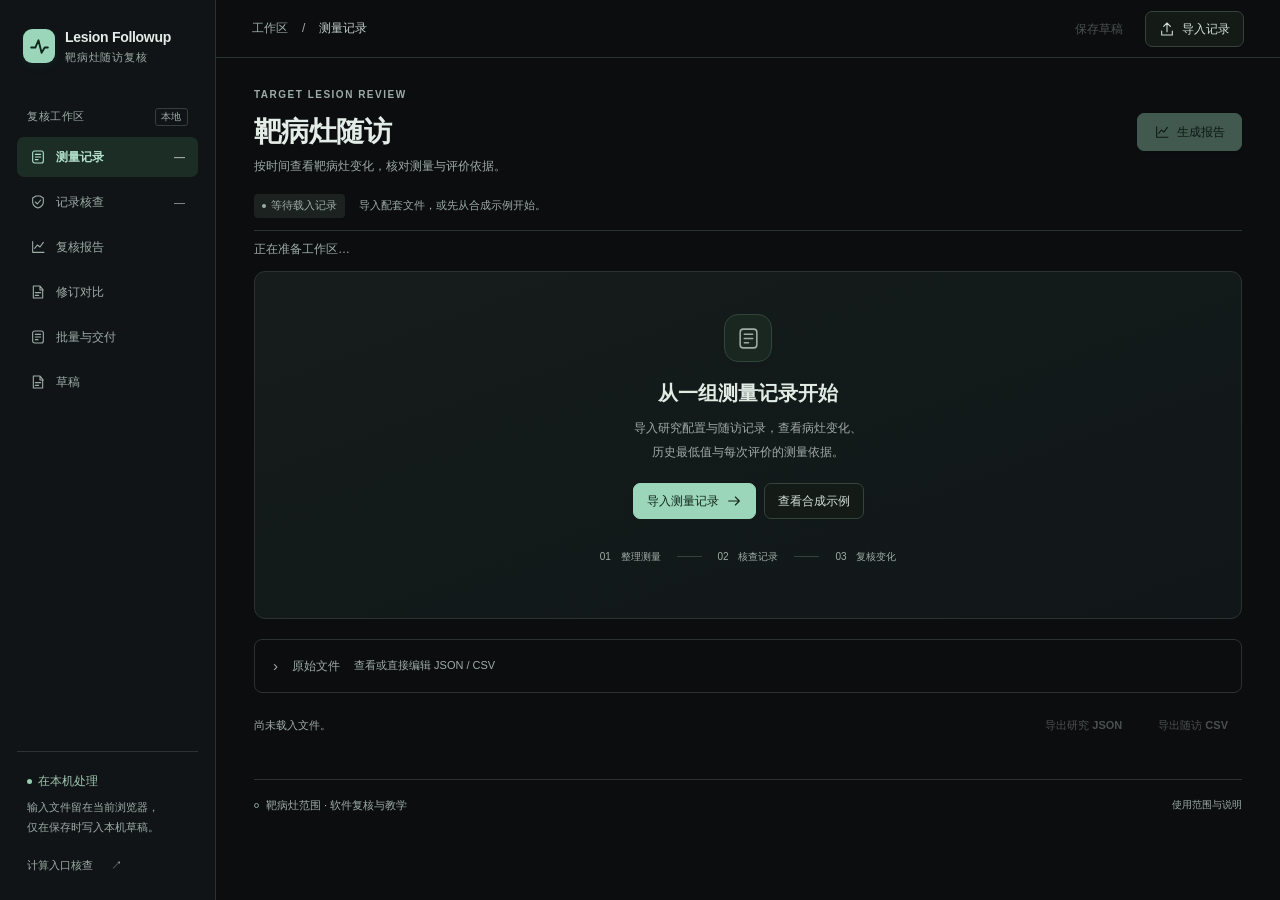
==== commit 43de474f: "feat: add browser batch review and ZIP report delivery" ====
--- a/browser/index.html
+++ b/browser/index.html
@@ -26,6 +26,7 @@
       <button data-view="quality"><svg><use href="#i-check"/></svg>记录核查<span id="quality-badge" class="nav-count">—</span></button>
       <button data-view="report"><svg><use href="#i-chart"/></svg>复核报告</button>
       <button data-view="compare"><svg><use href="#i-draft"/></svg>修订对比</button>
+      <button data-view="batch"><svg><use href="#i-records"/></svg>批量与交付</button>
       <button data-view="draft"><svg><use href="#i-draft"/></svg>草稿</button>
     </nav>
     <div class="sidebar-foot"><div class="local-indicator"><span></span>在本机处理</div><p>输入文件留在当前浏览器，<br>仅在保存时写入本机草稿。</p><a href="smoke.html">计算入口核查 <span>↗</span></a></div>
@@ -44,7 +45,7 @@
         <div class="record-footer"><p id="input-status" class="muted">尚未载入文件。</p><div class="actions"><button id="export-study" class="quiet" disabled>导出研究 JSON</button><button id="export-csv" class="quiet" disabled>导出随访 CSV</button></div></div>
       </section>
       <section data-panel="quality" hidden aria-label="记录核查"><div class="section-heading"><div><h2>记录核查</h2><p class="muted">先修正记录问题，再确认需要人工判断的观察。</p></div><button id="check-input" class="secondary" disabled>重新检查</button></div><p id="quality-status" class="quality-overview">载入记录后，这里会显示检查结果。</p><div id="quality-items"></div><p class="footnote">格式与结构检查通过，不代表采集可比性或临床有效性已得到确认。</p></section>
-      <section data-panel="report" hidden aria-label="复核报告"><div class="section-heading"><div><h2>复核报告</h2><p id="report-status" class="muted">生成报告后，可查看趋势与完整测量依据。</p></div><label class="compact-label">报告语言<select id="language"><option value="zh-CN">中文</option><option value="en">English</option></select></label></div><div id="report-summary"></div><div id="report-empty" class="report-empty"><svg><use href="#i-chart"/></svg><h3>复核报告将在这里呈现</h3><p>完成记录核查后，点击“生成报告”，<br>即可查看总和趋势、单病灶观察与计算依据。</p><button class="secondary" data-view="records">查看测量记录</button></div><div id="report-tools" hidden><div class="report-toolbar"><label class="compact-label">导出格式<select id="report-format"><option value="html">HTML 报告</option><option value="json">JSON 审计记录</option><option value="csv">CSV 审计记录</option><option value="markdown">Markdown</option><option value="svg">总和趋势 SVG</option></select></label><button id="export-report" class="secondary" disabled>导出报告</button><span class="toolbar-divider"></span><button id="print-summary" class="quiet" disabled>摘要打印</button><button id="print-full" class="quiet" disabled>完整证据打印</button><details class="print-download"><summary>下载打印文件</summary><div class="print-options"><label>打印内容<select id="print-mode"><option value="summary">摘要</option><option value="full">完整证据</option></select></label><button id="export-print" class="secondary" disabled>下载 HTML</button></div></details></div><div id="report-overview"></div><details id="report-evidence" class="evidence-disclosure"><summary><span>完整测量与计算依据</span><small>查看逐次随访、原始观察与判定条件</small></summary><iframe id="report-preview" title="靶病灶完整复核报告" sandbox hidden></iframe></details></div></section>
+      <section data-panel="report" hidden aria-label="复核报告"><div class="section-heading"><div><h2>复核报告</h2><p id="report-status" class="muted">生成报告后，可查看趋势与完整测量依据。</p></div><label class="compact-label">报告语言<select id="language"><option value="zh-CN">中文</option><option value="en">English</option></select></label></div><div id="report-summary"></div><div id="report-empty" class="report-empty"><svg><use href="#i-chart"/></svg><h3>复核报告将在这里呈现</h3><p>完成记录核查后，点击“生成报告”，<br>即可查看总和趋势、单病灶观察与计算依据。</p><button class="secondary" data-view="records">查看测量记录</button></div><div id="report-tools" hidden><div class="report-toolbar"><label class="compact-label">导出格式<select id="report-format"><option value="html">HTML 报告</option><option value="json">JSON 审计记录</option><option value="csv">CSV 审计记录</option><option value="markdown">Markdown</option><option value="svg">总和趋势 SVG</option></select></label><button id="export-report" class="secondary" disabled>导出报告</button><button id="export-bundle" class="secondary" disabled>下载报告 ZIP</button><span class="toolbar-divider"></span><button id="print-summary" class="quiet" disabled>摘要打印</button><button id="print-full" class="quiet" disabled>完整证据打印</button><details class="print-download"><summary>下载打印文件</summary><div class="print-options"><label>打印内容<select id="print-mode"><option value="summary">摘要</option><option value="full">完整证据</option></select></label><button id="export-print" class="secondary" disabled>下载 HTML</button></div></details></div><div id="report-overview"></div><details id="report-evidence" class="evidence-disclosure"><summary><span>完整测量与计算依据</span><small>查看逐次随访、原始观察与判定条件</small></summary><iframe id="report-preview" title="靶病灶完整复核报告" sandbox hidden></iframe></details></div></section>
       <section data-panel="compare" hidden aria-label="修订对比">
         <div class="section-heading"><div><h2>查看修订带来的变化</h2><p class="muted">以固定的对照版本，复核当前记录的测量改动与后续影响。</p></div><button id="compare-current" class="primary" disabled>比较当前记录</button></div>
         <div class="surface snapshot-card"><div><span class="eyebrow">REFERENCE VERSION</span><h3 id="baseline-title">尚未设置对照版本</h3><p id="baseline-status" class="muted">载入记录后，可将当前输入设为对照，再继续编辑。</p></div><div class="actions"><button id="capture-baseline" class="secondary" disabled>设为对照版本</button><button id="clear-baseline" class="quiet" disabled>清除对照</button></div></div>
@@ -52,6 +53,12 @@
         <div id="comparison-output" hidden><div id="comparison-summary"></div><div class="report-toolbar"><label class="compact-label">对比格式<select id="comparison-format"><option value="html">HTML 对比报告</option><option value="json">JSON 对比记录</option><option value="markdown">Markdown</option></select></label><button id="export-comparison" class="secondary" disabled>导出对比</button></div><div id="comparison-details"></div></div>
         <article class="surface session-card"><div><h3>保留这次复核</h3><p class="muted">将对照版本与当前记录一起保存为会话文件，下次载入后继续复核。</p><p class="muted">会话保留原始输入与语言，恢复后重新计算。完整性摘要用于核对内容，不证明文件来源。</p></div><div class="actions"><button id="export-session" class="secondary" disabled>导出复核会话</button><label class="session-picker">选择会话文件<input id="session-file" type="file" accept=".json,application/json"></label><button id="import-session" class="quiet" disabled>载入复核会话</button></div></article>
         <p class="footnote">仅比较同一研究、同一基线及靶病灶配置的两版输入。修改记录后，需重新比较；输入原文的变化与医学判定的变化分别展示。</p>
+      </section>
+      <section data-panel="batch" hidden aria-label="批量与交付">
+        <div class="section-heading"><div><h2>集中复核，逐份交付</h2><p class="muted">将保存的复核会话一起处理，每份记录独立检查，保留需要修正的项目。</p></div></div>
+        <div class="surface delivery-card"><div class="delivery-step"><span>01</span><div><h3>选择复核会话</h3><p class="muted">支持从“修订对比”导出的会话 JSON，每批最多 20 份，每份不超过 2 MiB。</p></div></div><div class="batch-controls"><label>会话文件<input id="batch-files" type="file" accept=".json,application/json" multiple></label><label>本批报告语言<select id="batch-language"><option value="zh-CN">中文</option><option value="en">English</option></select></label><button id="run-batch" class="primary" disabled>开始批量复核</button></div><p class="muted">复核每份会话的当前记录；对照版本随会话保留，打开记录后可另行比较。</p><progress id="batch-progress" max="1" value="0" aria-label="批量复核进度"></progress><p id="batch-status" role="status" aria-live="polite">选择会话后，即可开始。本页操作不会自动替换正在编辑的记录。</p><div class="actions"><button id="download-batch" class="secondary" disabled>下载整批报告 ZIP</button><button id="download-index" class="quiet" disabled>下载复核索引</button></div></div>
+        <div id="batch-results" class="batch-results" aria-label="逐份复核结果"></div>
+        <div class="surface delivery-card"><div class="delivery-step"><span>02</span><div><h3>核查收到的报告包</h3><p class="muted">选择单份或整批报告 ZIP，核对文件、摘要与清单的一致性。</p></div></div><div class="batch-controls"><label>报告 ZIP<input id="archive-file" type="file" accept=".zip,application/zip"></label><button id="verify-archive" class="secondary" disabled>核查报告包</button></div><p id="archive-status" role="status" aria-live="polite">支持未压缩或 DEFLATE ZIP，最大 64 MiB。</p><div id="archive-results" class="batch-results"></div><p class="footnote">完整性检查不证明文件来源，也不替代医学复核。批量索引仅用于导航，不属于单份报告清单的校验范围。导入的 HTML 不会在此执行。</p></div>
       </section>
       <section data-panel="draft" hidden aria-label="草稿管理"><div class="section-heading"><div><h2>保留当前进度</h2><p class="muted">保存未完成的记录，下次从这里继续。</p></div></div><div class="draft-grid"><article class="surface draft-card"><span class="card-icon"><svg><use href="#i-draft"/></svg></span><h3>本机草稿</h3><p id="draft-status">正在检查本机草稿…</p><p class="muted">草稿保存在当前浏览器中。刷新或再次打开后，点击恢复即可继续；保存前的修改不会自动写入。</p><div class="actions"><button id="restore-draft" class="secondary" disabled>恢复草稿</button><button id="clear-draft" class="quiet danger" disabled>清除草稿</button></div></article><article class="surface draft-card"><span class="card-icon"><svg><use href="#i-upload"/></svg></span><h3>草稿文件</h3><p class="muted">将当前进度保存为文件，便于备份或在另一台设备上继续复核。</p><button id="export-draft" class="secondary" disabled>导出草稿文件</button><div class="draft-import"><label>选择草稿文件<input id="draft-file" type="file" accept=".json,application/json"></label><button id="import-draft" class="quiet" disabled>载入草稿文件</button></div></article></div><p class="footnote">草稿可以保留尚未通过检查的当前记录。对照版本需从“修订对比”导出复核会话，一并保存。恢复后仍需核查，才能生成报告。</p></section>
       <footer class="scope-note"><details><summary><span class="scope-dot"></span>靶病灶范围 · 软件复核与教学 <span>使用范围与说明</span></summary><p>本工具仅复核人工测量的 CT 靶病灶，不读取影像、不确定整体疗效，也不提供治疗建议。整体疗效还需结合非靶病灶、新病灶等信息，由专业人员综合评价。本工具未经临床验证，内置示例均为合成数据。</p></details></footer>
--- a/browser/workbench.css
+++ b/browser/workbench.css
@@ -16,3 +16,4 @@
 @media screen{.trend-plot [fill="#fffdf9"]{fill:transparent}.trend-plot [fill="#68717c"],.trend-plot [fill="#485366"]{fill:#a6b6ad}.trend-plot [fill="#374357"]{fill:#cedcd2}.trend-plot [stroke="#456778"]{stroke:#92b6ab}.trend-plot [stroke="#7c8390"],.trend-plot [stroke="#b1b7ba"],.trend-plot [stroke="#d9dfe0"]{stroke:#4c5f54}.trend-plot [fill="#247b68"]{fill:#97d8b6}.trend-plot [fill="#b5473e"]{fill:#f4aaa0}.trend-plot [fill="#34748a"]{fill:#94c7df}.trend-plot [fill="#6f4fa0"]{fill:#c3ace9}.trend-plot [fill="#787b83"]{fill:#a9b2ad}}
 @media(max-width:700px){.workspace-nav{overflow-x:auto}.workspace-nav button{flex:0 0 auto}.snapshot-card{align-items:start;flex-direction:column;padding:19px}.session-card{padding:19px}.session-picker{display:block}.session-picker input{display:block;width:100%;margin-top:7px}.comparison-metrics{gap:10px}.comparison-metrics>div{padding:15px;display:block}.comparison-metrics strong{display:block;font-size:27px}.comparison-metrics span{font-size:11px}}
 @media print{html,body{color-scheme:light;background:white;color:#263348}#inline-print{background:white;color:#263348}}
+.delivery-card{padding:24px;margin:0 0 20px}.delivery-step{display:flex;gap:15px;align-items:flex-start;margin-bottom:22px}.delivery-step>span{border:1px solid var(--line);border-radius:8px;padding:7px 10px;color:#a8d7bc;font-size:12px}.delivery-step h3{font-size:16px;margin:0 0 7px}.delivery-step p{margin:0}.batch-controls{display:flex;align-items:flex-end;gap:16px;flex-wrap:wrap}.batch-controls label{font-size:11px;display:grid;gap:8px;min-width:130px}.batch-controls label:first-child{flex:1;min-width:200px}.batch-controls input{max-width:100%;font-size:12px}.batch-controls select{min-height:36px}.delivery-card progress{width:100%;height:5px;margin:18px 0 7px;accent-color:#9bd5ba}.delivery-card>p[role=status]{font-size:12px;color:var(--muted);overflow-wrap:anywhere}.batch-results{display:grid;gap:12px;margin:18px 0 28px}.batch-results:empty{display:none}.batch-row{border:1px solid var(--line);border-radius:8px;background:#131b17;padding:18px 20px;min-width:0}.batch-row-heading{display:flex;justify-content:space-between;align-items:center;gap:15px}.batch-row-heading strong{font-size:13px;overflow-wrap:anywhere}.batch-row>p{font-size:11px;color:var(--muted);line-height:1.8;margin:9px 0}.batch-row .actions{margin-top:12px}.batch-row .actions button{font-size:11px}.batch-state{font-size:10px;padding:4px 8px;border-radius:4px;flex-shrink:0}.batch-state.passed{background:#20392c;color:#b5dbc5}.batch-state.failed{background:#3b2a20;color:#ebc09b}.batch-detail{overflow-wrap:anywhere;white-space:pre-wrap}.delivery-card .footnote{margin-bottom:0}@media(max-width:700px){.delivery-card{padding:18px}.batch-controls{align-items:stretch}.batch-controls label{width:100%}.batch-row{padding:16px}.batch-row-heading{align-items:flex-start}.batch-state{max-width:100px;text-align:center}}
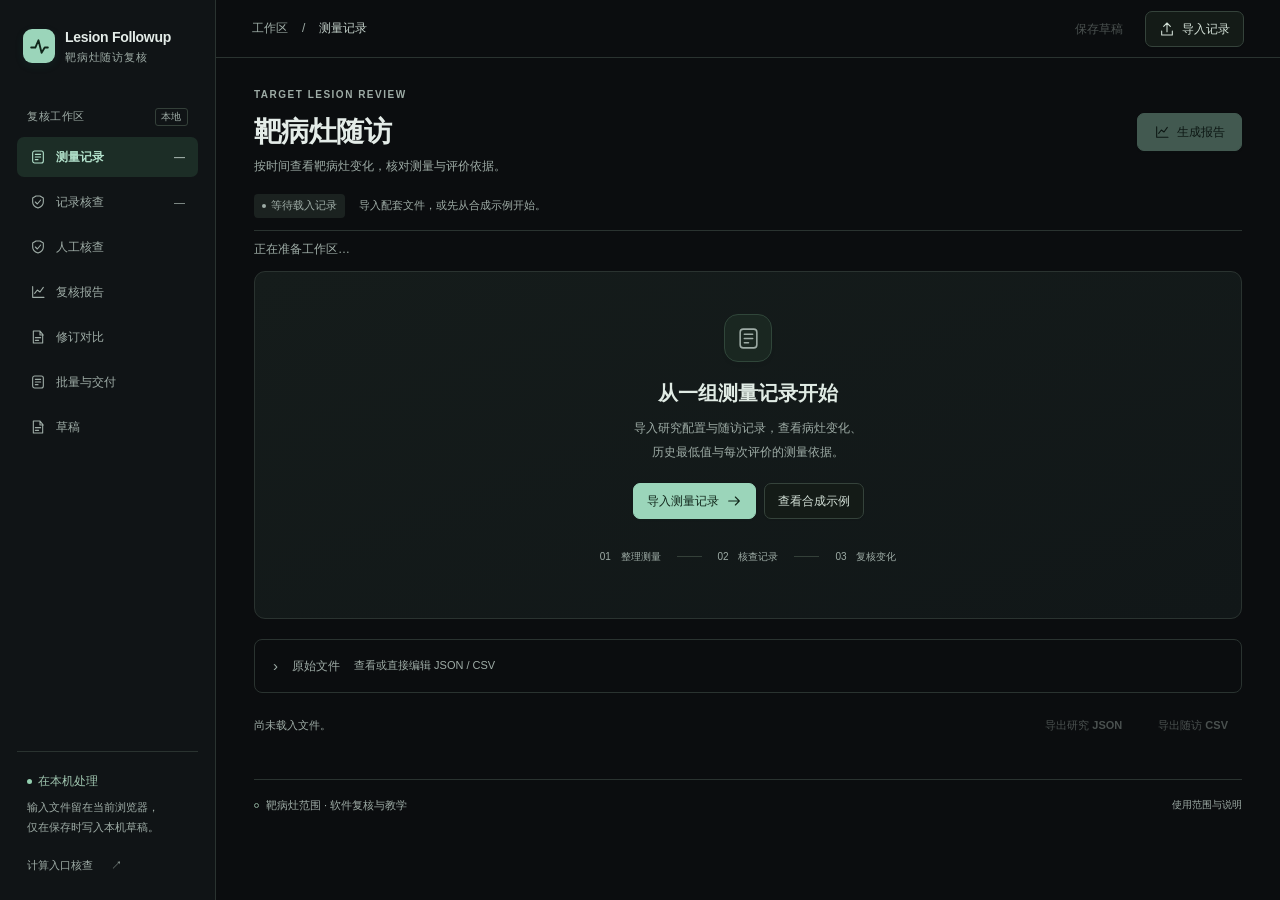
==== commit 0ffd32c3: "feat: add input-bound human review notes and exports" ====
--- a/browser/index.html
+++ b/browser/index.html
@@ -24,6 +24,7 @@
     <nav class="workspace-nav" aria-label="工作区导航">
       <button data-view="records" class="active" aria-current="page"><svg><use href="#i-records"/></svg>测量记录<span id="records-badge" class="nav-count">—</span></button>
       <button data-view="quality"><svg><use href="#i-check"/></svg>记录核查<span id="quality-badge" class="nav-count">—</span></button>
+      <button data-view="notes"><svg><use href="#i-check"/></svg>人工核查</button>
       <button data-view="report"><svg><use href="#i-chart"/></svg>复核报告</button>
       <button data-view="compare"><svg><use href="#i-draft"/></svg>修订对比</button>
       <button data-view="batch"><svg><use href="#i-records"/></svg>批量与交付</button>
@@ -45,6 +46,13 @@
         <div class="record-footer"><p id="input-status" class="muted">尚未载入文件。</p><div class="actions"><button id="export-study" class="quiet" disabled>导出研究 JSON</button><button id="export-csv" class="quiet" disabled>导出随访 CSV</button></div></div>
       </section>
       <section data-panel="quality" hidden aria-label="记录核查"><div class="section-heading"><div><h2>记录核查</h2><p class="muted">先修正记录问题，再确认需要人工判断的观察。</p></div><button id="check-input" class="secondary" disabled>重新检查</button></div><p id="quality-status" class="quality-overview">载入记录后，这里会显示检查结果。</p><div id="quality-items"></div><p class="footnote">格式与结构检查通过，不代表采集可比性或临床有效性已得到确认。</p></section>
+      <section data-panel="notes" hidden aria-label="人工核查">
+        <div class="section-heading"><div><h2>把核查过程一并留下</h2><p class="muted">逐项记录提示的查看情况，保留判断依据与仍需确认的问题。</p></div><button id="start-review-notes" class="primary" disabled>开始当前核查</button></div>
+        <p id="review-notes-status" class="quality-overview" role="status" aria-live="polite">载入有效测量记录后，即可开始人工核查。</p>
+        <div class="review-notes-storage surface"><div><h3>保存这轮核查</h3><p id="review-notes-state" class="muted">尚未开始</p></div><div class="actions"><button id="save-review-notes" class="secondary" disabled>保存核查进度</button><button id="restore-review-notes" class="quiet" disabled>恢复本机核查</button><button id="export-review-json" class="quiet" disabled>导出核查 JSON</button></div><details><summary>从文件恢复或管理本机副本</summary><div class="actions"><label>核查记录 JSON<input id="review-notes-file" type="file" accept=".json,application/json"></label><button id="import-review-notes" class="secondary" disabled>载入核查记录</button><button id="clear-review-notes-copy" class="quiet" disabled>清除本机副本</button></div><p class="muted">核查进度仅在点击保存时写入本机；测量草稿和复核会话分别保存。文件只在当前浏览器读取。</p></details></div>
+        <div id="review-notes-work" hidden><div class="surface review-notes-summary"><div class="review-note-heading"><h3>本轮复核说明</h3><span id="review-notes-counts"></span></div><p id="review-notes-context" class="muted"></p><label class="sr-only" for="review-summary-note">本轮复核说明</label><textarea id="review-summary-note" maxlength="6000" rows="4" placeholder="记录本轮核对依据、未决问题或交接说明。"></textarea><details class="provenance"><summary>对应输入标识</summary><p id="review-notes-fingerprint" class="fingerprint"></p></details></div><div class="review-notes-toolbar"><label>提示筛选<select id="review-notes-filter"><option value="all">全部提示</option><option value="pending">待核查</option><option value="reviewed">已查看</option></select></label><div class="actions"><button id="export-review-html" class="secondary" disabled>导出复核说明 HTML</button><button id="export-review-markdown" class="quiet" disabled>导出 Markdown</button></div></div><p id="review-notes-empty" class="muted" hidden></p><div id="review-notes-items"></div></div>
+        <p class="footnote">“已查看”只记录查看情况，不表示问题已解决，也不改变核心提示或靶病灶分类。核查记录与临床复核报告分别导出；输入标识和完整性摘要不认证记录人或文件来源。</p>
+      </section>
       <section data-panel="report" hidden aria-label="复核报告"><div class="section-heading"><div><h2>复核报告</h2><p id="report-status" class="muted">生成报告后，可查看趋势与完整测量依据。</p></div><label class="compact-label">报告语言<select id="language"><option value="zh-CN">中文</option><option value="en">English</option></select></label></div><div id="report-summary"></div><div id="report-empty" class="report-empty"><svg><use href="#i-chart"/></svg><h3>复核报告将在这里呈现</h3><p>完成记录核查后，点击“生成报告”，<br>即可查看总和趋势、单病灶观察与计算依据。</p><button class="secondary" data-view="records">查看测量记录</button></div><div id="report-tools" hidden><div class="report-toolbar"><label class="compact-label">导出格式<select id="report-format"><option value="html">HTML 报告</option><option value="json">JSON 审计记录</option><option value="csv">CSV 审计记录</option><option value="markdown">Markdown</option><option value="svg">总和趋势 SVG</option></select></label><button id="export-report" class="secondary" disabled>导出报告</button><button id="export-bundle" class="secondary" disabled>下载报告 ZIP</button><span class="toolbar-divider"></span><button id="print-summary" class="quiet" disabled>摘要打印</button><button id="print-full" class="quiet" disabled>完整证据打印</button><details class="print-download"><summary>下载打印文件</summary><div class="print-options"><label>打印内容<select id="print-mode"><option value="summary">摘要</option><option value="full">完整证据</option></select></label><button id="export-print" class="secondary" disabled>下载 HTML</button></div></details></div><div id="report-overview"></div><details id="report-evidence" class="evidence-disclosure"><summary><span>完整测量与计算依据</span><small>查看逐次随访、原始观察与判定条件</small></summary><iframe id="report-preview" title="靶病灶完整复核报告" sandbox hidden></iframe></details></div></section>
       <section data-panel="compare" hidden aria-label="修订对比">
         <div class="section-heading"><div><h2>查看修订带来的变化</h2><p class="muted">以固定的对照版本，复核当前记录的测量改动与后续影响。</p></div><button id="compare-current" class="primary" disabled>比较当前记录</button></div>
--- a/browser/workbench.css
+++ b/browser/workbench.css
@@ -16,4 +16,5 @@
 @media screen{.trend-plot [fill="#fffdf9"]{fill:transparent}.trend-plot [fill="#68717c"],.trend-plot [fill="#485366"]{fill:#a6b6ad}.trend-plot [fill="#374357"]{fill:#cedcd2}.trend-plot [stroke="#456778"]{stroke:#92b6ab}.trend-plot [stroke="#7c8390"],.trend-plot [stroke="#b1b7ba"],.trend-plot [stroke="#d9dfe0"]{stroke:#4c5f54}.trend-plot [fill="#247b68"]{fill:#97d8b6}.trend-plot [fill="#b5473e"]{fill:#f4aaa0}.trend-plot [fill="#34748a"]{fill:#94c7df}.trend-plot [fill="#6f4fa0"]{fill:#c3ace9}.trend-plot [fill="#787b83"]{fill:#a9b2ad}}
 @media(max-width:700px){.workspace-nav{overflow-x:auto}.workspace-nav button{flex:0 0 auto}.snapshot-card{align-items:start;flex-direction:column;padding:19px}.session-card{padding:19px}.session-picker{display:block}.session-picker input{display:block;width:100%;margin-top:7px}.comparison-metrics{gap:10px}.comparison-metrics>div{padding:15px;display:block}.comparison-metrics strong{display:block;font-size:27px}.comparison-metrics span{font-size:11px}}
 @media print{html,body{color-scheme:light;background:white;color:#263348}#inline-print{background:white;color:#263348}}
+.review-notes-storage{padding:20px 24px;display:flex;align-items:center;justify-content:space-between;gap:15px;flex-wrap:wrap;margin:20px 0}.review-notes-storage h3{font-size:14px;margin:0 0 6px}.review-notes-storage p{margin:0}.review-notes-storage details{width:100%;border-top:1px solid var(--line);padding-top:14px}.review-notes-storage summary{font-size:11px;color:var(--muted);cursor:pointer}.review-notes-storage details .actions{margin:15px 0}.review-notes-storage label{font-size:11px}.review-notes-storage input[type=file]{max-width:250px;font-size:11px;margin-top:8px}.review-notes-summary{padding:23px 24px}.review-notes-summary h3{font-size:15px;margin:0}.review-note-heading{display:flex;justify-content:space-between;gap:18px;align-items:center}.review-note-heading>span{font-size:11px;color:var(--muted)}.review-note-heading>div{display:grid;gap:6px}.review-note-heading strong{font-size:14px}.review-note-heading div span{font-size:10px;color:var(--muted);overflow-wrap:anywhere}.review-notes-summary textarea{width:100%;margin-top:8px;font-size:12px;line-height:1.8}.review-notes-toolbar{display:flex;justify-content:space-between;align-items:center;gap:14px;flex-wrap:wrap;margin:23px 0 16px}.review-notes-toolbar label{font-size:11px;display:flex;gap:10px;align-items:center}.review-note-card{background:#131b17;border:1px solid var(--line);border-radius:9px;padding:22px 24px;margin:14px 0}.review-note-card>p{font-size:12px;line-height:1.9;color:#bccdc2;margin:16px 0}.review-viewed{display:flex;align-items:center;gap:8px;font-size:12px;flex-shrink:0;cursor:pointer}.review-viewed input{width:15px;height:15px;accent-color:#9bd5ba;margin:0}.review-original{font-size:11px;color:var(--muted);margin:12px 0 18px;overflow-wrap:anywhere}.review-original summary{cursor:pointer}.review-original p{line-height:1.8;margin:8px 0}.review-note-label{display:grid;gap:8px;font-size:11px;color:var(--muted)}.review-note-label textarea{width:100%;font-size:12px;line-height:1.8}.review-note-card textarea[readonly],#review-summary-note[readonly]{opacity:.7}#review-notes-status{white-space:pre-line}#review-notes-context{font-size:11px}@media(max-width:700px){.review-notes-storage,.review-notes-summary,.review-note-card{padding:18px}.review-note-heading{align-items:flex-start;gap:12px}.review-note-heading>span{max-width:145px;line-height:1.7;text-align:right}.review-notes-storage input[type=file]{max-width:100%}.review-notes-toolbar .actions{flex-wrap:wrap}}
 .delivery-card{padding:24px;margin:0 0 20px}.delivery-step{display:flex;gap:15px;align-items:flex-start;margin-bottom:22px}.delivery-step>span{border:1px solid var(--line);border-radius:8px;padding:7px 10px;color:#a8d7bc;font-size:12px}.delivery-step h3{font-size:16px;margin:0 0 7px}.delivery-step p{margin:0}.batch-controls{display:flex;align-items:flex-end;gap:16px;flex-wrap:wrap}.batch-controls label{font-size:11px;display:grid;gap:8px;min-width:130px}.batch-controls label:first-child{flex:1;min-width:200px}.batch-controls input{max-width:100%;font-size:12px}.batch-controls select{min-height:36px}.delivery-card progress{width:100%;height:5px;margin:18px 0 7px;accent-color:#9bd5ba}.delivery-card>p[role=status]{font-size:12px;color:var(--muted);overflow-wrap:anywhere}.batch-results{display:grid;gap:12px;margin:18px 0 28px}.batch-results:empty{display:none}.batch-row{border:1px solid var(--line);border-radius:8px;background:#131b17;padding:18px 20px;min-width:0}.batch-row-heading{display:flex;justify-content:space-between;align-items:center;gap:15px}.batch-row-heading strong{font-size:13px;overflow-wrap:anywhere}.batch-row>p{font-size:11px;color:var(--muted);line-height:1.8;margin:9px 0}.batch-row .actions{margin-top:12px}.batch-row .actions button{font-size:11px}.batch-state{font-size:10px;padding:4px 8px;border-radius:4px;flex-shrink:0}.batch-state.passed{background:#20392c;color:#b5dbc5}.batch-state.failed{background:#3b2a20;color:#ebc09b}.batch-detail{overflow-wrap:anywhere;white-space:pre-wrap}.delivery-card .footnote{margin-bottom:0}@media(max-width:700px){.delivery-card{padding:18px}.batch-controls{align-items:stretch}.batch-controls label{width:100%}.batch-row{padding:16px}.batch-row-heading{align-items:flex-start}.batch-state{max-width:100px;text-align:center}}
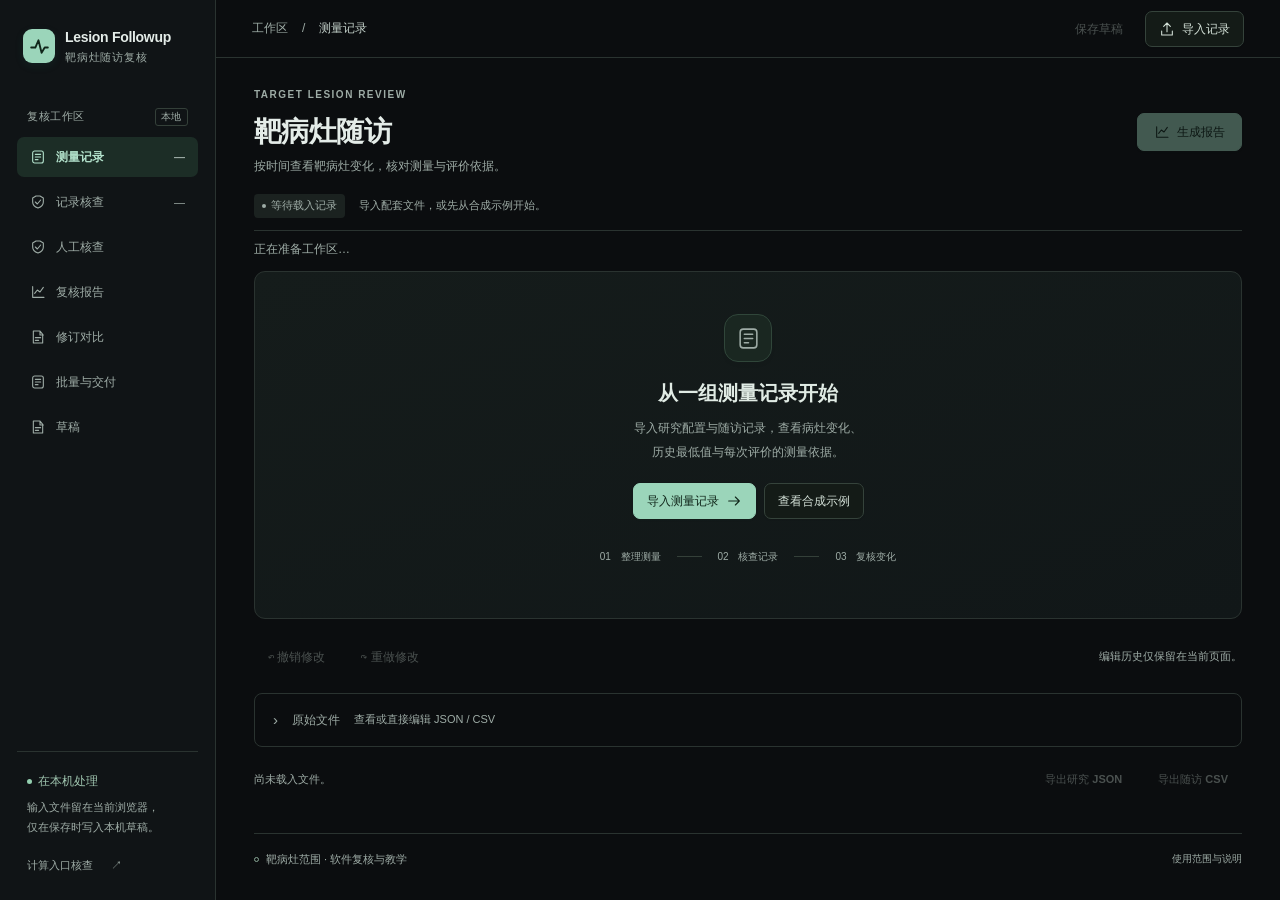
==== commit d29f26c0: "feat: add whole-visit editing and input undo history" ====
--- a/browser/index.html
+++ b/browser/index.html
@@ -41,6 +41,7 @@
       <section data-panel="records" aria-label="测量记录">
         <div id="welcome" class="welcome"><span class="welcome-icon"><svg><use href="#i-records"/></svg></span><h2>从一组测量记录开始</h2><p>导入研究配置与随访记录，查看病灶变化、<br>历史最低值与每次评价的测量依据。</p><div class="actions"><button class="primary" data-open-import>导入测量记录 <svg><use href="#i-arrow"/></svg></button><button class="secondary" data-use-example>查看合成示例</button></div><div class="welcome-flow"><span>01 <strong>整理测量</strong></span><i></i><span>02 <strong>核查记录</strong></span><i></i><span>03 <strong>复核变化</strong></span></div></div>
         <div id="data-notice" class="data-notice" hidden><span id="data-notice-text"></span><button class="quiet" data-view="quality">查看核查项 <span>→</span></button></div>
+        <div class="edit-history-toolbar"><div class="actions"><button id="undo-edit" class="quiet" disabled>↶ 撤销修改</button><button id="redo-edit" class="quiet" disabled>↷ 重做修改</button></div><span id="edit-history-status" class="muted" role="status">编辑历史仅保留在当前页面。</span></div>
         <div id="table-editor"></div>
         <details id="source-details" class="source-card"><summary><span>原始文件</span><small>查看或直接编辑 JSON / CSV</small></summary><div class="source-grid"><label>研究配置 JSON<textarea id="study-source" spellcheck="false" rows="12" placeholder="粘贴研究配置 JSON"></textarea></label><label>随访记录 CSV<textarea id="csv-source" spellcheck="false" rows="12" placeholder="粘贴随访 CSV"></textarea></label></div><div class="actions"><button id="apply-source" class="secondary" disabled>更新表格</button><span class="muted">原文修改后，更新表格即可继续编辑。</span></div></details>
         <div class="record-footer"><p id="input-status" class="muted">尚未载入文件。</p><div class="actions"><button id="export-study" class="quiet" disabled>导出研究 JSON</button><button id="export-csv" class="quiet" disabled>导出随访 CSV</button></div></div>
@@ -63,7 +64,10 @@
         <p class="footnote">仅比较同一研究、同一基线及靶病灶配置的两版输入。修改记录后，需重新比较；输入原文的变化与医学判定的变化分别展示。</p>
       </section>
       <section data-panel="batch" hidden aria-label="批量与交付">
-        <div class="section-heading"><div><h2>集中复核，逐份交付</h2><p class="muted">将保存的复核会话一起处理，每份记录独立检查，保留需要修正的项目。</p></div></div>
+        <div class="section-heading"><div><h2>把完整复核过程一起交接</h2><p class="muted">单份记录可完整交接，多份会话可集中处理。</p></div></div>
+        <div class="handoff-grid"><article class="surface delivery-card"><div class="delivery-step"><span>↗</span><div><h3>导出完整交接包</h3><p class="muted">将当前测量、对照版本和报告一起保存，在另一工作区继续复核。</p></div></div><label class="handoff-check"><input id="handoff-include-notes" type="checkbox" disabled>包含当前人工核查记录</label><p id="handoff-notes-state" class="muted">载入记录后，可选择一并保存核查进度。</p><button id="export-handoff" class="primary" disabled>导出完整交接 ZIP</button><p id="handoff-export-status" class="muted" role="status" aria-live="polite">当前输入通过检查后，即可生成交接包。</p></article><article class="surface delivery-card"><div class="delivery-step"><span>↙</span><div><h3>接收并继续复核</h3><p class="muted">先核对文件并重算报告，再预览交接内容。</p></div></div><label class="handoff-picker">完整交接 ZIP<input id="handoff-file" type="file" accept=".zip,application/zip"></label><button id="inspect-handoff" class="secondary" disabled>检查交接包</button><p id="handoff-import-status" class="muted" role="status" aria-live="polite">核查过程不会替换当前工作区内容。</p><div id="handoff-preview" hidden></div><button id="apply-handoff" class="primary" disabled>载入已核对记录</button></article></div>
+        <p class="footnote handoff-footnote">交接包包含原始输入与所选备注，请按资料权限保管。完整性摘要不认证文件来源，也不替代医学复核。旧版五文件报告 ZIP 可在下方“核查收到的报告包”中检查。</p>
+        <div class="section-heading batch-section-heading"><div><h2>批量处理多份会话</h2><p class="muted">每份记录独立检查，保留需要修正的项目。</p></div></div>
         <div class="surface delivery-card"><div class="delivery-step"><span>01</span><div><h3>选择复核会话</h3><p class="muted">支持从“修订对比”导出的会话 JSON，每批最多 20 份，每份不超过 2 MiB。</p></div></div><div class="batch-controls"><label>会话文件<input id="batch-files" type="file" accept=".json,application/json" multiple></label><label>本批报告语言<select id="batch-language"><option value="zh-CN">中文</option><option value="en">English</option></select></label><button id="run-batch" class="primary" disabled>开始批量复核</button></div><p class="muted">复核每份会话的当前记录；对照版本随会话保留，打开记录后可另行比较。</p><progress id="batch-progress" max="1" value="0" aria-label="批量复核进度"></progress><p id="batch-status" role="status" aria-live="polite">选择会话后，即可开始。本页操作不会自动替换正在编辑的记录。</p><div class="actions"><button id="download-batch" class="secondary" disabled>下载整批报告 ZIP</button><button id="download-index" class="quiet" disabled>下载复核索引</button></div></div>
         <div id="batch-results" class="batch-results" aria-label="逐份复核结果"></div>
         <div class="surface delivery-card"><div class="delivery-step"><span>02</span><div><h3>核查收到的报告包</h3><p class="muted">选择单份或整批报告 ZIP，核对文件、摘要与清单的一致性。</p></div></div><div class="batch-controls"><label>报告 ZIP<input id="archive-file" type="file" accept=".zip,application/zip"></label><button id="verify-archive" class="secondary" disabled>核查报告包</button></div><p id="archive-status" role="status" aria-live="polite">支持未压缩或 DEFLATE ZIP，最大 64 MiB。</p><div id="archive-results" class="batch-results"></div><p class="footnote">完整性检查不证明文件来源，也不替代医学复核。批量索引仅用于导航，不属于单份报告清单的校验范围。导入的 HTML 不会在此执行。</p></div>
@@ -74,6 +78,7 @@
   </div>
   <dialog id="import-dialog"><div class="dialog-heading"><div><h2>导入测量记录</h2><p>选择同一研究的配置与随访文件。</p></div><button id="close-import" class="icon-button" aria-label="关闭导入窗口"><svg><use href="#i-cross"/></svg></button></div><div class="import-grid"><label class="file-card"><svg><use href="#i-records"/></svg><strong>研究配置</strong><span>基线、靶病灶与采集信息 · JSON</span><input id="study-file" type="file" accept=".json,application/json"></label><label class="file-card"><svg><use href="#i-chart"/></svg><strong>随访记录</strong><span>按时间排列的病灶观察 · CSV</span><input id="csv-file" type="file" accept=".csv,text/csv"></label></div><p class="muted">文件仅在当前浏览器读取，不会上传。</p><div class="dialog-actions"><button id="import-inputs" class="primary" disabled>导入并核查 <svg><use href="#i-arrow"/></svg></button></div><div class="example-option"><div><strong>先了解复核流程</strong><p class="muted">用一份合成示例体验编辑、核查与报告。</p></div><div class="actions"><label class="sr-only" for="template">示例类型</label><select id="template"><option value="multi">多靶随访</option><option value="missing">缺测记录</option><option value="technique">采集标识变化</option><option value="revised">修订影响（含对照版本）</option><option value="single">单靶入门模板</option></select><button id="load-example" class="secondary" disabled>载入示例</button></div></div></dialog>
   <section id="inline-print" hidden><div class="print-controls"><div><h2 id="print-heading">打印预览</h2><p>确认下方内容后，可打印或保存为 PDF。摘要打印仅保留摘要，完整证据仍可在屏幕上查阅。</p></div><div class="actions"><button id="print-page" class="primary">打印 / 保存 PDF</button><button id="close-print" class="secondary">返回报告</button></div></div><div id="print-render"></div></section>
+  <dialog id="visit-dialog" aria-labelledby="visit-dialog-title"><div class="dialog-heading"><div><h2 id="visit-dialog-title">新增一次随访</h2><p id="visit-dialog-help"></p></div><button id="close-visit-dialog" class="icon-button" aria-label="关闭随访窗口">×</button></div><label id="visit-existing-label" class="visit-existing-label">选择随访<select id="visit-existing"></select></label><div id="visit-fields" class="visit-fields"><label>随访编号<input id="visit-id" type="text" autocomplete="off" placeholder="例如 week-10"></label><label>随访日期<input id="visit-date" type="date"></label><label>采集标识<input id="visit-technique" type="text" autocomplete="off"></label></div><p id="visit-edit-status" class="muted" role="status" aria-live="polite"></p><p id="visit-edit-preview" class="visit-edit-preview" hidden></p><div class="visit-dialog-actions"><button id="remove-visit" class="quiet">移除此随访…</button><div class="actions"><button id="preview-visit-edit" class="secondary">检查随访信息</button><button id="apply-visit-edit" class="primary" disabled>确认新增随访</button></div></div></dialog>
   <script type="module" src="app.mjs"></script>
 </body>
 </html>
--- a/browser/workbench.css
+++ b/browser/workbench.css
@@ -1,4 +1,5 @@
 :root{color-scheme:dark;--ink:#e4ece8;--muted:#9eaca6;--line:#2a3330;--soft:#171c1f;--teal:#9bd5ba;--teal-soft:#182a22;--red:#f09d94;--amber:#e2bc80;--shadow:0 2px 8px #00000012}
+.edit-history-toolbar{display:flex;align-items:center;justify-content:space-between;gap:15px;flex-wrap:wrap;margin:0 0 18px}.edit-history-toolbar button{font-size:12px}.edit-history-toolbar>span{font-size:11px}.visit-table-head{align-items:flex-start;gap:18px;flex-wrap:wrap}.visit-table-actions{display:flex;align-items:center;gap:10px;flex-wrap:wrap}.visit-table-actions button{font-size:11px}.visit-fields{display:grid;grid-template-columns:1fr 1fr;gap:18px;margin:24px 0}.visit-fields label,.visit-existing-label{display:grid;gap:9px;font-size:12px;color:var(--muted)}.visit-fields label:last-child{grid-column:1/-1}.visit-fields input,.visit-existing-label select{width:100%;min-height:38px}.visit-existing-label{margin:22px 0 0}.visit-dialog-actions{display:flex;justify-content:space-between;align-items:center;gap:14px;flex-wrap:wrap;margin-top:22px}.visit-dialog-actions>.actions{margin-left:auto;flex-wrap:wrap}#visit-dialog-help{max-width:490px;line-height:1.9}#visit-edit-status{font-size:12px;line-height:1.9}.visit-edit-preview{padding:16px 18px;border:1px solid var(--line);border-radius:8px;background:#18231c;font-size:12px;line-height:1.9;overflow-wrap:anywhere}#remove-visit{font-size:12px;color:var(--red)}@media(max-width:700px){.visit-fields{grid-template-columns:1fr}.visit-fields label:last-child{grid-column:auto}.visit-table-actions{width:100%}.visit-dialog-actions>.actions{margin-left:0}.edit-history-toolbar{align-items:flex-start}}
 *{box-sizing:border-box}body{margin:0;background:#0b0d0f;color:var(--ink);font:14px/1.6 -apple-system,BlinkMacSystemFont,"Segoe UI","Microsoft YaHei",sans-serif;-webkit-font-smoothing:antialiased}button,input,select,textarea{font:inherit}button,a,input,select,textarea,summary{-webkit-tap-highlight-color:transparent}button{display:inline-flex;align-items:center;justify-content:center;gap:7px;border:1px solid transparent;border-radius:7px;padding:8px 13px;color:var(--ink);background:none;font-size:12px;font-weight:550;line-height:1.5;cursor:pointer;white-space:nowrap;transition:background .15s,border-color .15s}button:disabled{opacity:.38;cursor:default}button:focus-visible,input:focus-visible,select:focus-visible,textarea:focus-visible,summary:focus-visible,a:focus-visible{outline:3px solid #91bba6;outline-offset:2px}button svg,svg.icon{width:16px;height:16px;fill:none;stroke:currentColor;stroke-width:1.6;stroke-linecap:round;stroke-linejoin:round}.primary{color:white;background:var(--teal);border-color:var(--teal);box-shadow:0 1px 2px #1c47331a}.primary:hover:enabled{background:#b5e7d0}.secondary{background:#141b17;border-color:#35433b;box-shadow:0 1px 2px #00000010}.secondary:hover:enabled{background:#1a2420;border-color:#536c5c}.quiet{color:#b0beb7}.quiet:hover:enabled{background:#1b2821;color:#e4ece8}.danger{color:var(--red)}a{color:var(--teal);text-decoration:none}p{margin:0 0 10px}h1,h2,h3{font-weight:620;line-height:1.4;margin:0}h2{font-size:17px}h3{font-size:14px}.muted{color:var(--muted);font-size:12px}.icon-library{position:absolute;width:0;height:0;overflow:hidden}.sidebar{position:fixed;inset:0 auto 0 0;width:216px;padding:25px 17px;background:#101416;border-right:1px solid var(--line);display:flex;flex-direction:column;z-index:5}.brand{display:flex;align-items:center;gap:10px;padding:1px 6px;color:#e4ece8;font-size:14px;font-weight:650;letter-spacing:-.3px}.brand-mark{background:var(--teal);color:white;width:32px;height:34px;border-radius:9px;display:grid;place-items:center;box-shadow:0 3px 8px #21786620}.brand-mark svg{width:25px;height:25px;fill:none;stroke:currentColor;stroke-width:1.8;stroke-linecap:round;stroke-linejoin:round}.brand small{display:block;font-size:11px;color:#9eaca6;font-weight:450;letter-spacing:.8px;margin-top:1px}.workspace-label{font-size:11px;color:#9eaca6;margin:40px 10px 11px;letter-spacing:.6px}.workspace-label>span{float:right;font-size:10px;border:1px solid #344039;border-radius:3px;padding:0 5px}.workspace-nav{display:grid;gap:5px}.workspace-nav button{width:100%;justify-content:start;padding:10px 12px;color:#9eaca6;font-size:12px;font-weight:500;border-radius:7px}.workspace-nav button svg{margin-right:3px;stroke-width:1.65}.workspace-nav button.active{color:#b2e1cb;background:#1c2d26;font-weight:650}.workspace-nav button:hover{background:#1a2320}.nav-count{margin-left:auto;font-size:11px;color:#9eaca6}.nav-count.attention{color:var(--amber);background:#312819;padding:0 5px;border-radius:3px}.sidebar-foot{margin-top:auto;padding:20px 10px 0;border-top:1px solid var(--line)}.sidebar-foot p{font-size:11px;line-height:1.8;color:#9eaca6;margin:7px 0 15px}.sidebar-foot a{font-size:11px;color:#9eaca6}.sidebar-foot a span{margin-left:15px}.local-indicator{font-size:12px;color:#a0c6b0;display:flex;gap:6px;align-items:center}.local-indicator span{width:5px;height:5px;background:#93cfaf;border-radius:50%}.workspace{margin-left:216px}.topbar{height:62px;padding:0 36px;border-bottom:1px solid var(--line);display:flex;align-items:center;justify-content:space-between;gap:20px}.breadcrumb{display:flex;gap:14px;color:#9eaca6;font-size:12px}.breadcrumb span{color:#9eaca6}.breadcrumb strong{color:#c4d1ca;font-weight:500}.topbar-actions{display:flex;gap:8px;align-items:center}main{max-width:1440px;padding:35px 38px 18px;margin:auto}.page-heading{display:flex;justify-content:space-between;align-items:center;gap:20px}.eyebrow{font-size:10px;color:#9eaca6;letter-spacing:1.5px;font-weight:600;margin-bottom:9px}h1{font-size:28px;letter-spacing:-.6px;overflow-wrap:anywhere}.page-description{font-size:12px;color:#9eaca6;margin:8px 0 0}.page-heading>.primary{padding:9px 16px}.record-context{display:flex;gap:14px;align-items:center;margin:22px 0 18px;font-size:11px;color:#9eaca6;flex-wrap:wrap}.context-status{display:inline-flex;align-items:center;gap:5px;padding:3px 8px;color:#9eaca6;background:#1b2220;border-radius:4px}.context-status:before{content:"";width:4px;height:4px;background:currentColor;border-radius:50%}.context-status.ready{background:#1a2b21;color:#a3d1b7}.context-status.warning{background:#2b241b;color:#9eaca6}.status{font-size:12px;color:#9eaca6;border-top:1px solid var(--line);padding:11px 0 17px;margin:0;min-height:43px}.status.error{color:var(--red)}.welcome{border:1px solid var(--line);background:linear-gradient(160deg,#151c1b,#111718);border-radius:11px;text-align:center;min-height:348px;padding:42px 20px 30px;margin-bottom:20px}.welcome-icon{width:48px;height:48px;display:grid;place-items:center;background:#1a2721;border:1px solid #30463a;border-radius:14px;margin:0 auto 17px;color:#9eaca6;box-shadow:0 3px 6px #1c323905}.welcome-icon svg{width:25px;height:25px;fill:none;stroke:currentColor;stroke-width:1.5;stroke-linecap:round;stroke-linejoin:round}.welcome h2{font-size:20px;color:#e0ebe4}.welcome p{font-size:12px;color:#9eaca6;line-height:1.95;margin:10px auto 19px}.actions{display:flex;align-items:center;gap:8px;flex-wrap:wrap}.welcome>.actions{justify-content:center}.welcome-flow{display:flex;justify-content:center;align-items:center;gap:16px;font-size:10px;color:#9eaca6;margin:30px auto 0}.welcome-flow strong{font-weight:450;margin-left:7px;color:#9eaca6}.welcome-flow i{height:1px;width:25px;background:#344039}.surface{border:1px solid var(--line);border-radius:9px;background:#141b17;box-shadow:var(--shadow);margin-bottom:22px}.surface-head,.section-heading{display:flex;justify-content:space-between;align-items:center;gap:16px}.surface-head{padding:17px 20px;border-bottom:1px solid var(--line)}.surface-head h2,.surface-head h3{font-size:14px}.surface-head p{margin:4px 0 0;font-size:12px;color:#9eaca6}.surface-body{padding:19px 20px}.fields{display:grid;grid-template-columns:repeat(4,1fr);gap:16px}.fields label{font-size:11px;color:#9eaca6;font-weight:450}.fields input{margin-top:7px;width:100%}input,select,textarea{background:#141b17;border:1px solid #34443a;border-radius:5px;color:#d0dcd5;padding:8px 10px;font-size:12px;max-width:100%;line-height:1.5}select{cursor:pointer}input::placeholder,textarea::placeholder{color:#9eaca6}textarea{resize:vertical;font:11px/1.7 ui-monospace,SFMono-Regular,Consolas,monospace}label{display:block;font-size:12px;font-weight:500;color:#a4b7ab}label>textarea,label>input[type=file]{display:block;width:100%;margin-top:8px}.table-scroll{width:100%;overflow-x:auto}.table-scroll table{border-collapse:collapse;width:100%;font-size:12px;text-align:left}.table-scroll th{font-size:11px;color:#9eaca6;font-weight:500;background:#171e1b;border-bottom:1px solid var(--line);padding:11px 14px;white-space:nowrap}.table-scroll td{padding:8px 8px;border-bottom:1px solid #242e29;vertical-align:middle}.table-scroll tr:last-child td{border-bottom:0}.table-scroll tbody tr:hover{background:#1a2420}.table-scroll input,.table-scroll select,.table-scroll textarea{display:block;width:100%;min-width:0;box-shadow:none;background:transparent;border-color:transparent;font-size:12px;border-radius:4px;padding:7px 6px;color:#cfddd5}.table-scroll textarea{font-family:inherit;min-height:35px;height:35px;resize:vertical;line-height:1.55}.table-scroll input:hover,.table-scroll select:hover,.table-scroll textarea:hover{border-color:#3b4b42;background:#0b0d0f}.table-scroll input:focus,.table-scroll select:focus,.table-scroll textarea:focus{border-color:#88bca0;background:#141b17}.table-scroll td button{font-size:11px;padding:5px 8px;color:#9eaca6}.table-scroll td button:hover{color:var(--red);background:#352320}.target-table{min-width:580px}.observation-table{min-width:950px;table-layout:fixed}.observation-table th:nth-child(1){width:105px}.observation-table th:nth-child(2){width:114px}.observation-table th:nth-child(3){width:137px}.observation-table th:nth-child(4){width:75px}.observation-table th:nth-child(5){width:128px}.observation-table th:nth-child(6){width:80px}.observation-table th:nth-child(8){width:49px}.table-foot{padding:10px 14px;border-top:1px solid var(--line);display:flex;justify-content:space-between;align-items:center}.table-foot .muted{font-size:11px;margin:0}.table-foot button{font-size:12px}.invalid{border-color:#f4b2a8!important;background:#31231d!important}.data-notice{display:flex;align-items:center;justify-content:space-between;gap:14px;padding:10px 14px;border:1px solid #4b402d;background:#241f18;border-radius:6px;margin-bottom:20px;color:#9eaca6;font-size:12px}.data-notice button{font-size:11px;color:inherit}.source-card{border:1px solid var(--line);border-radius:8px;padding:14px 18px;margin:0 0 15px}.source-card>summary{cursor:pointer;list-style:none;display:flex;gap:14px;align-items:center;font-size:12px;color:#9eaca6}.source-card>summary:before{content:"›";font-size:15px;color:#9eaca6}.source-card[open]>summary:before{transform:rotate(90deg)}.source-card>summary small{font-size:11px;color:#9eaca6;font-weight:400}.source-grid{display:grid;grid-template-columns:1fr 1fr;gap:17px;margin:18px 0 14px}.source-grid textarea{width:100%;background:#171e1b}.record-footer{display:flex;justify-content:space-between;align-items:center;gap:15px}.record-footer p{font-size:11px;margin:0}.record-footer button{font-size:11px}.section-heading{margin:8px 0 20px}.section-heading .muted{margin:5px 0 0}.quality-overview{font-size:12px;padding:15px 18px;background:#141c18;border:1px solid var(--line);border-radius:8px;margin-bottom:20px;color:#9eaca6}.quality-grid,.draft-grid{display:grid;grid-template-columns:1fr 1fr;gap:20px}.quality-card{border:1px solid var(--line);border-radius:9px;overflow:hidden}.quality-card>h3{display:flex;align-items:center;justify-content:space-between;font-size:12px;padding:16px 18px;border-bottom:1px solid var(--line)}.quality-card>h3 span{font-size:11px;color:#9eaca6;background:#222d26;padding:2px 7px;border-radius:4px}.notice-list{list-style:none;padding:0;margin:0}.notice-list li{padding:16px 18px;border-bottom:1px solid var(--line);font-size:12px;overflow-wrap:anywhere}.notice-list li:last-child{border:0}.notice-list li.empty-notice{font-size:12px;color:#9eaca6;min-height:120px;display:flex;align-items:center;gap:8px}.notice-list li.empty-notice:before{content:"✓";color:#9eaca6}.notice-heading{font-size:12px;font-weight:600;color:#e5c18b;margin-bottom:6px}.notice-list:not(.hints) .notice-heading{color:#f0a79c}.notice-description{font-size:12px;color:#9eaca6;line-height:1.8}.notice-list details{font-size:11px;color:#9eaca6;margin-top:8px}.notice-list details>summary{cursor:pointer}.notice-list button{font-size:11px;padding:4px 0;color:var(--teal);margin-top:7px}.footnote{font-size:12px;color:#9eaca6;margin:20px 0}.compact-label{display:flex;gap:8px;align-items:center;font-size:11px;color:#9eaca6}.compact-label select{font-size:12px;padding:6px 8px}.report-empty{border:1px dashed #34473a;border-radius:9px;background:#111815;text-align:center;padding:60px 20px;margin-bottom:30px}.report-empty>svg{width:42px;height:42px;fill:none;stroke:#88a795;stroke-width:1.2;stroke-linecap:round;stroke-linejoin:round;margin-bottom:20px}.report-empty h3{font-size:16px;color:#c7dbcd}.report-empty p{font-size:12px;color:#9eaca6;line-height:1.9;margin:10px 0 20px}.distribution-title{font-size:12px;color:#9eaca6;margin:0 0 10px}.counts{display:grid;grid-template-columns:repeat(5,1fr);border:1px solid var(--line);border-radius:9px;overflow:hidden;margin-bottom:15px;box-shadow:var(--shadow)}.counts>div{padding:18px 20px;border-right:1px solid var(--line)}.counts>div:last-child{border:0}.counts .response-code{font-size:11px;font-weight:650;letter-spacing:.3px;color:#9eaca6}.counts small{font-size:11px;color:#9eaca6;margin-left:6px}.counts strong{display:block;font-size:28px;font-weight:600;color:#d8e9de;margin-top:6px;line-height:1.4}.counts strong span{font-size:11px;font-weight:400;color:#9eaca6;margin-left:6px}.provenance{font-size:11px;color:#9eaca6;margin:10px 0 20px}.provenance>summary{cursor:pointer}.fingerprint{font:10px/1.7 ui-monospace,Consolas,monospace;overflow-wrap:anywhere;color:#9eaca6;margin-top:7px}.report-toolbar{display:flex;flex-wrap:wrap;gap:9px;align-items:center;padding:13px 0;border-top:1px solid var(--line);border-bottom:1px solid var(--line);margin-bottom:18px}.report-toolbar button{font-size:12px}.toolbar-divider{width:1px;height:20px;background:var(--line);margin:0 2px}.print-download{position:relative;font-size:11px;margin-left:auto;color:#9eaca6}.print-download>summary{cursor:pointer}.print-options{position:absolute;right:0;top:30px;min-width:230px;padding:16px;background:#141b17;box-shadow:0 8px 30px #00000050;border:1px solid var(--line);border-radius:8px;z-index:4;display:grid;gap:10px}.print-options select{margin-left:10px}iframe{display:block;width:100%;height:790px;border:1px solid var(--line);border-radius:8px;background:#151b17}.draft-card{padding:25px;margin:0}.card-icon{display:grid;place-items:center;width:34px;height:34px;border-radius:9px;border:1px solid #34473a;background:#1a241d;color:#9eaca6;margin-bottom:16px}.card-icon svg{width:18px;height:18px;fill:none;stroke:currentColor;stroke-width:1.5;stroke-linecap:round;stroke-linejoin:round}.draft-card h3{font-size:15px;margin-bottom:12px}.draft-card p{font-size:12px;line-height:1.9;color:#9eaca6}.draft-card .actions{margin-top:20px}.draft-import{margin-top:20px;padding-top:20px;border-top:1px solid var(--line)}input[type=file]{padding:6px;font-size:11px;color:#9eaca6}input[type=file]::file-selector-button{background:#233227;color:#9eaca6;border:0;border-radius:4px;padding:5px 8px;margin-right:10px;font:inherit;cursor:pointer}.scope-note{margin-top:36px;padding-top:17px;border-top:1px solid var(--line);font-size:11px;color:#9eaca6}.scope-note summary{cursor:pointer;display:flex;align-items:center;gap:7px;list-style:none}.scope-note summary>span:last-child{margin-left:auto;font-size:10px;color:#9eaca6}.scope-dot{width:5px;height:5px;border:1px solid #88a795;border-radius:50%}.scope-note p{line-height:1.9;margin:15px 0 0;max-width:850px;color:#9eaca6}dialog{border:1px solid #34473a;border-radius:13px;padding:28px;width:min(650px,calc(100% - 32px));box-shadow:0 20px 100px #00000066;color:var(--ink)}dialog::backdrop{background:#00000099;backdrop-filter:blur(3px)}.dialog-heading{display:flex;justify-content:space-between;align-items:start}.dialog-heading h2{font-size:20px}.dialog-heading p{font-size:12px;color:#9eaca6;margin:7px 0 0}.icon-button{padding:5px;color:#9eaca6}.import-grid{display:grid;grid-template-columns:1fr 1fr;gap:16px;margin:25px 0 14px}.file-card{padding:18px 16px;border:1px dashed #445c4a;border-radius:8px;background:#161e19}.file-card>svg{width:24px;height:24px;fill:none;stroke:#9bc6a7;stroke-width:1.4;stroke-linecap:round;stroke-linejoin:round;margin-bottom:13px}.file-card strong{display:block;font-size:13px;font-weight:550;color:#ccded0}.file-card>span{display:block;font-size:11px;font-weight:400;color:#9eaca6;margin:5px 0 14px}.file-card input{padding:3px;width:100%;max-width:100%;border:0;background:transparent;font-size:11px}.dialog-actions{display:flex;justify-content:flex-end;margin:20px 0 25px}.example-option{border-top:1px solid var(--line);padding-top:22px}.example-option strong{font-size:12px;color:#9eaca6;font-weight:500}.example-option p{font-size:12px;margin:5px 0 14px}.example-option select{font-size:12px}.example-option .actions{justify-content:space-between}.sr-only{position:absolute;width:1px;height:1px;padding:0;margin:-1px;overflow:hidden;clip:rect(0,0,0,0);white-space:nowrap;border:0}#inline-print{margin:30px 30px 30px 245px;padding:24px;background:#141b17;border:1px solid var(--line);border-radius:9px}.print-controls{border-bottom:1px solid var(--line);padding-bottom:18px;margin-bottom:18px;display:flex;justify-content:space-between;align-items:center;gap:20px}.print-controls p{font-size:12px;color:#9eaca6;line-height:1.8;margin:7px 0 0}.print-controls .actions{flex-shrink:0}[hidden]{display:none!important}
 @media(min-width:1550px){main{padding:40px 50px}.observation-table{min-width:100%}}@media(max-width:1050px){.sidebar{width:185px;padding:25px 12px}.workspace{margin-left:185px}.brand{font-size:12px}.brand-mark{width:28px;height:30px}.topbar{padding:0 25px}main{padding:28px 25px}.fields{grid-template-columns:repeat(2,1fr)}.counts>div{padding:14px 12px}.counts small{display:block;margin:3px 0 0}#inline-print{margin-left:205px}.print-controls{display:block}.print-controls .actions{margin-top:12px}}
 @media(max-width:700px){.sidebar{position:static;width:100%;padding:14px 16px 0;background:#101416;border:0;border-bottom:1px solid var(--line)}.brand{font-size:13px}.brand-mark{width:28px;height:30px}.brand small{display:none}.workspace-label,.sidebar-foot{display:none}.workspace-nav{display:flex;margin-top:14px;gap:4px}.workspace-nav button{padding:10px 9px;border-radius:5px 5px 0 0;justify-content:center;font-size:11px}.workspace-nav button svg{display:none}.nav-count{font-size:10px;margin-left:0}.workspace{margin:0}.topbar{height:51px;padding:0 16px}.breadcrumb{font-size:11px;gap:9px}.topbar-actions{gap:3px}.topbar-actions button{font-size:11px;padding:6px 9px}.topbar-actions button svg{display:none}main{padding:24px 16px}.page-heading{align-items:start}.page-heading>.primary{font-size:11px;padding:8px 10px}.page-heading>.primary svg{display:none}h1{font-size:23px}.page-description{font-size:12px;max-width:230px;line-height:1.8}.eyebrow{font-size:9px}.record-context{gap:8px;font-size:10px;margin-top:17px}.status{font-size:11px;padding-bottom:14px}.welcome{padding:28px 15px 24px;min-height:315px}.welcome h2{font-size:18px}.welcome-flow{gap:9px}.welcome-flow i{width:15px}.fields{gap:12px}.surface-head{padding:14px}.surface-body{padding:15px 14px}.source-grid,.quality-grid,.draft-grid,.import-grid{grid-template-columns:1fr}.surface-head p{max-width:220px}.surface-head h2,.surface-head h3{font-size:13px}.data-notice{font-size:11px}.record-footer{display:block}.record-footer .actions{justify-content:flex-end;margin-top:8px}.counts{gap:0}.counts>div{padding:10px 7px}.counts strong{font-size:23px}.counts small{font-size:9px}.counts .response-code{font-size:10px}.counts strong span{display:none}.report-toolbar{gap:6px}.report-toolbar .toolbar-divider{display:none}.print-download{margin-left:0}.section-heading h2{font-size:16px}.section-heading{align-items:start}.draft-card{padding:21px}.scope-note{margin-top:27px}.scope-note summary{font-size:10px}.scope-note summary>span:last-child{font-size:9px}dialog{padding:21px}.import-grid{gap:12px;margin:20px 0 14px}.file-card{display:grid;grid-template-columns:30px 1fr;gap:0 8px;padding:14px}.file-card>svg{grid-row:1 / 3;margin:4px 0 0}.file-card>span{margin-bottom:5px}.file-card input{grid-column:2}#inline-print{margin:12px;padding:15px}.print-controls p{font-size:11px}.print-controls h2{font-size:16px}.source-card>summary small{display:none}}
@@ -16,5 +17,6 @@
 @media screen{.trend-plot [fill="#fffdf9"]{fill:transparent}.trend-plot [fill="#68717c"],.trend-plot [fill="#485366"]{fill:#a6b6ad}.trend-plot [fill="#374357"]{fill:#cedcd2}.trend-plot [stroke="#456778"]{stroke:#92b6ab}.trend-plot [stroke="#7c8390"],.trend-plot [stroke="#b1b7ba"],.trend-plot [stroke="#d9dfe0"]{stroke:#4c5f54}.trend-plot [fill="#247b68"]{fill:#97d8b6}.trend-plot [fill="#b5473e"]{fill:#f4aaa0}.trend-plot [fill="#34748a"]{fill:#94c7df}.trend-plot [fill="#6f4fa0"]{fill:#c3ace9}.trend-plot [fill="#787b83"]{fill:#a9b2ad}}
 @media(max-width:700px){.workspace-nav{overflow-x:auto}.workspace-nav button{flex:0 0 auto}.snapshot-card{align-items:start;flex-direction:column;padding:19px}.session-card{padding:19px}.session-picker{display:block}.session-picker input{display:block;width:100%;margin-top:7px}.comparison-metrics{gap:10px}.comparison-metrics>div{padding:15px;display:block}.comparison-metrics strong{display:block;font-size:27px}.comparison-metrics span{font-size:11px}}
 @media print{html,body{color-scheme:light;background:white;color:#263348}#inline-print{background:white;color:#263348}}
+.handoff-grid{display:grid;grid-template-columns:repeat(2,minmax(0,1fr));gap:18px}.handoff-grid>.delivery-card{margin:0}.handoff-check{display:flex;align-items:center;gap:9px;font-size:12px;margin:20px 0 8px}.handoff-check input{width:15px;height:15px;margin:0;accent-color:#9bd5ba}.handoff-picker{display:grid;gap:10px;font-size:11px;margin:20px 0 14px}.handoff-picker input{font-size:12px;max-width:100%}.handoff-grid .muted{font-size:12px;line-height:1.9}.handoff-preview-heading{display:flex;gap:12px;align-items:flex-start;justify-content:space-between;flex-wrap:wrap}.handoff-preview-heading strong{font-size:14px;overflow-wrap:anywhere}#handoff-preview{border-top:1px solid var(--line);padding:20px 0 10px;margin-top:18px}#handoff-preview dl{font-size:11px;margin:16px 0}#handoff-preview dl>div{display:flex;gap:16px;justify-content:space-between;margin:9px 0}#handoff-preview dt{flex-shrink:0;color:var(--muted)}#handoff-preview dd{margin:0;text-align:right;overflow-wrap:anywhere}.handoff-footnote{margin-bottom:34px}.batch-section-heading{border-top:1px solid var(--line);padding-top:28px}#handoff-import-status,#handoff-export-status{overflow-wrap:anywhere}@media(max-width:1100px){.handoff-grid{grid-template-columns:1fr}}
 .review-notes-storage{padding:20px 24px;display:flex;align-items:center;justify-content:space-between;gap:15px;flex-wrap:wrap;margin:20px 0}.review-notes-storage h3{font-size:14px;margin:0 0 6px}.review-notes-storage p{margin:0}.review-notes-storage details{width:100%;border-top:1px solid var(--line);padding-top:14px}.review-notes-storage summary{font-size:11px;color:var(--muted);cursor:pointer}.review-notes-storage details .actions{margin:15px 0}.review-notes-storage label{font-size:11px}.review-notes-storage input[type=file]{max-width:250px;font-size:11px;margin-top:8px}.review-notes-summary{padding:23px 24px}.review-notes-summary h3{font-size:15px;margin:0}.review-note-heading{display:flex;justify-content:space-between;gap:18px;align-items:center}.review-note-heading>span{font-size:11px;color:var(--muted)}.review-note-heading>div{display:grid;gap:6px}.review-note-heading strong{font-size:14px}.review-note-heading div span{font-size:10px;color:var(--muted);overflow-wrap:anywhere}.review-notes-summary textarea{width:100%;margin-top:8px;font-size:12px;line-height:1.8}.review-notes-toolbar{display:flex;justify-content:space-between;align-items:center;gap:14px;flex-wrap:wrap;margin:23px 0 16px}.review-notes-toolbar label{font-size:11px;display:flex;gap:10px;align-items:center}.review-note-card{background:#131b17;border:1px solid var(--line);border-radius:9px;padding:22px 24px;margin:14px 0}.review-note-card>p{font-size:12px;line-height:1.9;color:#bccdc2;margin:16px 0}.review-viewed{display:flex;align-items:center;gap:8px;font-size:12px;flex-shrink:0;cursor:pointer}.review-viewed input{width:15px;height:15px;accent-color:#9bd5ba;margin:0}.review-original{font-size:11px;color:var(--muted);margin:12px 0 18px;overflow-wrap:anywhere}.review-original summary{cursor:pointer}.review-original p{line-height:1.8;margin:8px 0}.review-note-label{display:grid;gap:8px;font-size:11px;color:var(--muted)}.review-note-label textarea{width:100%;font-size:12px;line-height:1.8}.review-note-card textarea[readonly],#review-summary-note[readonly]{opacity:.7}#review-notes-status{white-space:pre-line}#review-notes-context{font-size:11px}@media(max-width:700px){.review-notes-storage,.review-notes-summary,.review-note-card{padding:18px}.review-note-heading{align-items:flex-start;gap:12px}.review-note-heading>span{max-width:145px;line-height:1.7;text-align:right}.review-notes-storage input[type=file]{max-width:100%}.review-notes-toolbar .actions{flex-wrap:wrap}}
 .delivery-card{padding:24px;margin:0 0 20px}.delivery-step{display:flex;gap:15px;align-items:flex-start;margin-bottom:22px}.delivery-step>span{border:1px solid var(--line);border-radius:8px;padding:7px 10px;color:#a8d7bc;font-size:12px}.delivery-step h3{font-size:16px;margin:0 0 7px}.delivery-step p{margin:0}.batch-controls{display:flex;align-items:flex-end;gap:16px;flex-wrap:wrap}.batch-controls label{font-size:11px;display:grid;gap:8px;min-width:130px}.batch-controls label:first-child{flex:1;min-width:200px}.batch-controls input{max-width:100%;font-size:12px}.batch-controls select{min-height:36px}.delivery-card progress{width:100%;height:5px;margin:18px 0 7px;accent-color:#9bd5ba}.delivery-card>p[role=status]{font-size:12px;color:var(--muted);overflow-wrap:anywhere}.batch-results{display:grid;gap:12px;margin:18px 0 28px}.batch-results:empty{display:none}.batch-row{border:1px solid var(--line);border-radius:8px;background:#131b17;padding:18px 20px;min-width:0}.batch-row-heading{display:flex;justify-content:space-between;align-items:center;gap:15px}.batch-row-heading strong{font-size:13px;overflow-wrap:anywhere}.batch-row>p{font-size:11px;color:var(--muted);line-height:1.8;margin:9px 0}.batch-row .actions{margin-top:12px}.batch-row .actions button{font-size:11px}.batch-state{font-size:10px;padding:4px 8px;border-radius:4px;flex-shrink:0}.batch-state.passed{background:#20392c;color:#b5dbc5}.batch-state.failed{background:#3b2a20;color:#ebc09b}.batch-detail{overflow-wrap:anywhere;white-space:pre-wrap}.delivery-card .footnote{margin-bottom:0}@media(max-width:700px){.delivery-card{padding:18px}.batch-controls{align-items:stretch}.batch-controls label{width:100%}.batch-row{padding:16px}.batch-row-heading{align-items:flex-start}.batch-state{max-width:100px;text-align:center}}
